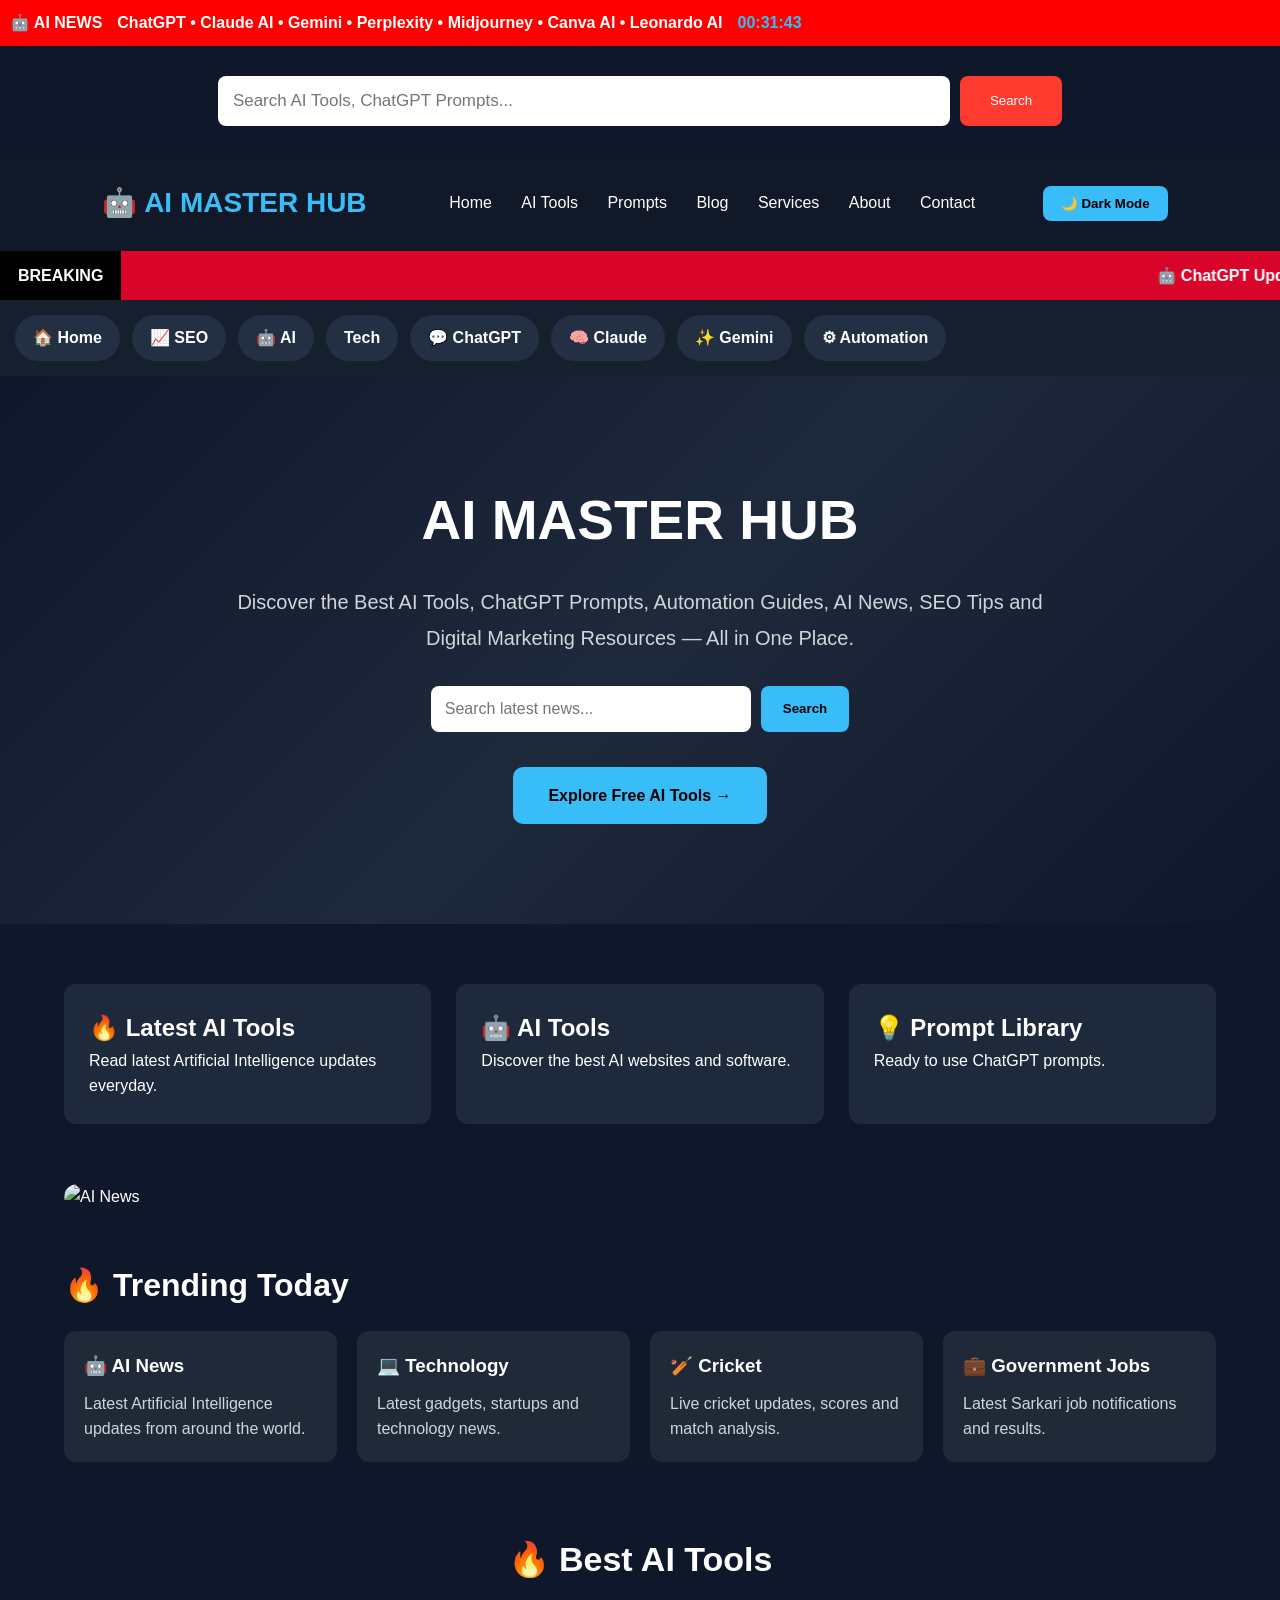
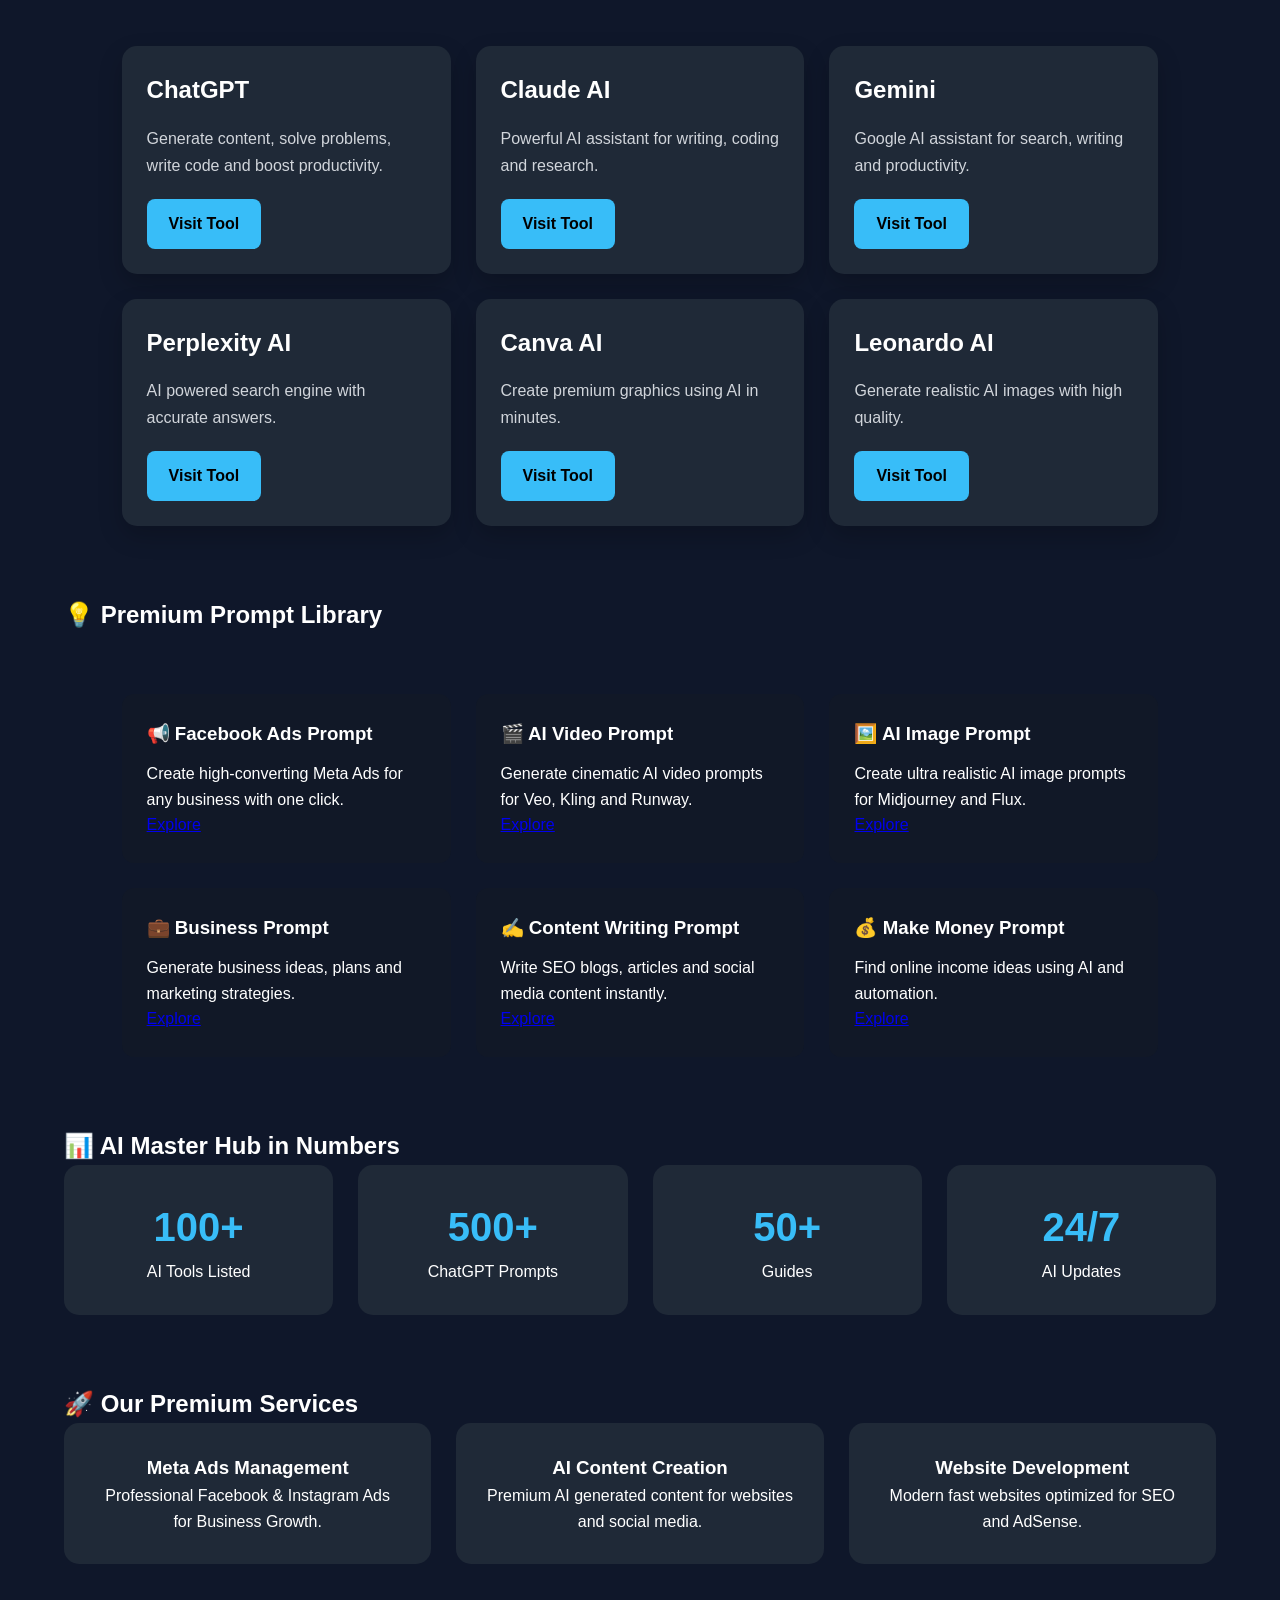
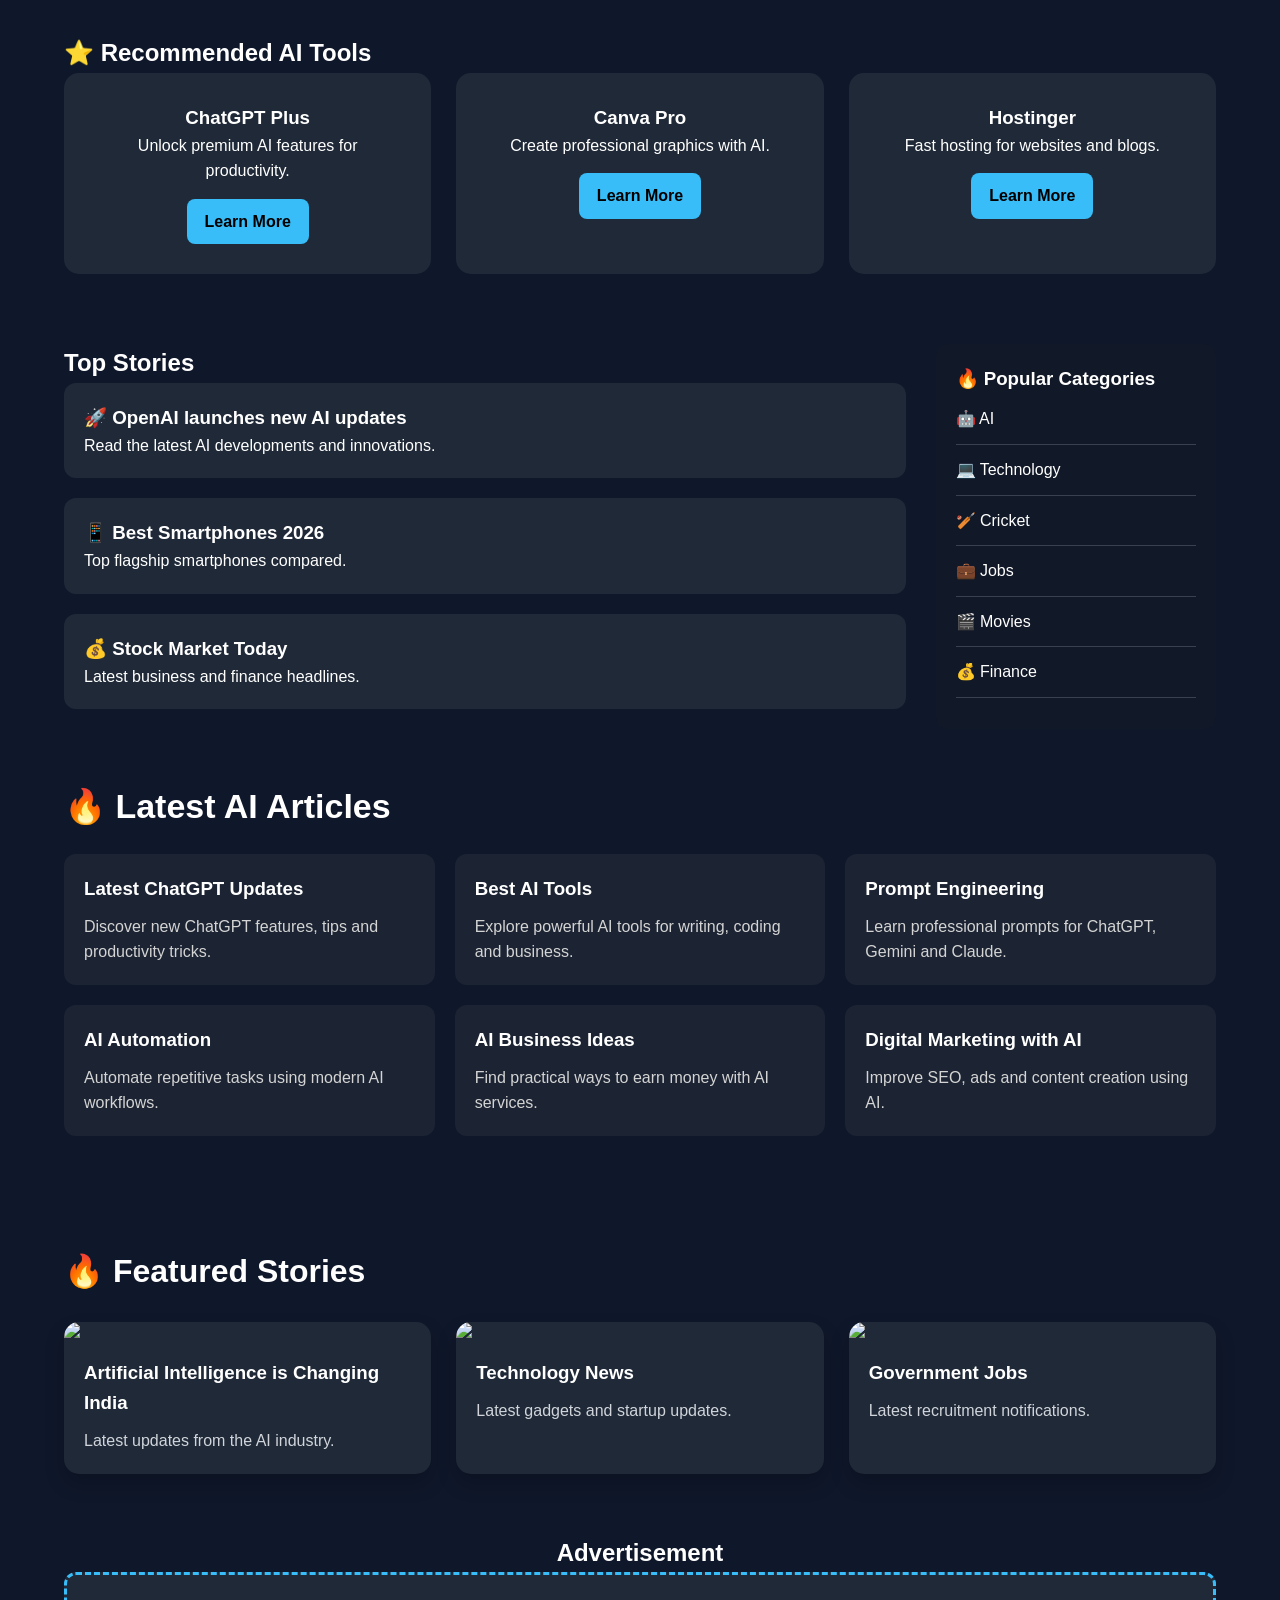
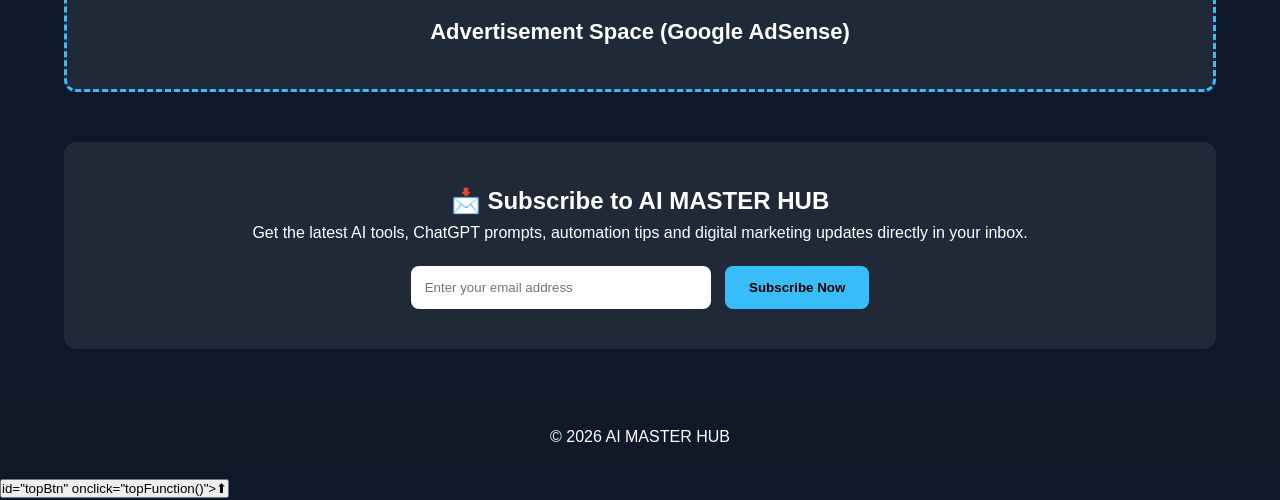
==== index.html @ 9a227427 "Update index.html" ====
<!DOCTYPE html>
<html lang="en">
<head>

<meta charset="UTF-8">

<meta name="viewport" content="width=device-width, initial-scale=1.0">

<title>AI MASTER HUB | AI Tools, ChatGPT Prompts & Automation</title>

<meta name="description" content="AI MASTER HUB - Discover the best AI tools, ChatGPT prompts, AI news, technology guides and digital marketing resources.">

<meta name="keywords" content="AI Tools, ChatGPT Prompts, Artificial Intelligence, AI News, Technology, Digital Marketing">

<meta name="author" content="AI MASTER HUB">

<meta name="robots" content="index, follow">

<meta name="theme-color" content="#0f172a">
   
<link rel="stylesheet" href="style.css">
   
<link rel="icon" href="favicon.ico">
</head>

<body>
   
 <div class="topbar">

<div class="breaking">
🤖 AI NEWS
</div>

<div class="marquee">
ChatGPT • Claude AI • Gemini • Perplexity • Midjourney • Canva AI • Leonardo AI
</div>

<div class="live-info">

<span id="liveDate"></span>

<span id="liveClock"></span>

</div>

</div>

<section class="search-section">

<input
type="text"
placeholder="Search AI Tools, ChatGPT Prompts..."
id="searchBox">

<button id="searchBtn">
Search
</button>

</section>

<header>

<div class="logo">
🤖 AI MASTER HUB
</div>
<button class="menu-btn" onclick="toggleMenu()">

☰

</button>

<nav>

<a href="index.html">Home</a>

<a href="ai-tools.html">AI Tools</a>

<a href="prompts.html">Prompts</a>

<a href="blog.html">Blog</a>

<a href="services.html">Services</a>

<a href="about.html">About</a>

<a href="contact.html">Contact</a>

</nav>

  <button id="darkModeBtn">🌙 Dark Mode</button>

</header>
  <section class="breaking-news">

<div class="breaking-title">

BREAKING

</div>

<marquee scrollamount="6">
🤖 ChatGPT Updates • Claude AI • Gemini AI • AI Automation • Prompt Engineering • AI Business Ideas

</marquee>

  </section>

<section class="category-bar">

<a href="#"> 🏠 Home </a>
<a href="#"> 📈 SEO </a>
<a href="#"> 🤖 AI </a>
<a href="#"> Tech </a>
<a href="#"> 💬 ChatGPT </a>
<a href="#"> 🧠 Claude </a>
<a href="#"> ✨ Gemini </a>
<a href="#"> ⚙ Automation </a>

</section>

<section class="hero">

  <h1>AI MASTER HUB</h1>
<p>
Discover the Best AI Tools, ChatGPT Prompts, Automation Guides, AI News, SEO Tips and Digital Marketing Resources — All in One Place.
</p>
<div class="search-box">

<input type="text" id="searchInput" placeholder="Search latest news...">

<button onclick="searchNews()">Search</button>

</div>

<a href="#newsContainer" class="btn">
Explore Free AI Tools →
</a>

</section>

<section class="cards">

<div class="card">

<h2>
🔥 Latest AI Tools
</h2>

<p>

Read latest Artificial Intelligence updates everyday.

</p>

</div>

<div class="card">

<h2>
🤖 AI Tools
</h2>

<p>

Discover the best AI websites and software.

</p>

</div>

<div class="card">

<h2>
💡 Prompt Library
</h2>

<p>

Ready to use ChatGPT prompts.

</p>

</div>

</section>
<section class="slider">

<div class="slides fade">
<img src="https://picsum.photos/1200/500?random=101" alt="AI News">
</div>

<div class="slides fade">
<img src="https://picsum.photos/1200/500?random=102" alt="Technology">
</div>

<div class="slides fade">
<img src="https://picsum.photos/1200/500?random=103" alt="Cricket">
</div>

</section>
   
<section class="trending-section">

<h2>🔥 Trending Today</h2>

<div class="trending-grid">

<div class="trend-card">
<h3>🤖 AI News</h3>
<p>Latest Artificial Intelligence updates from around the world.</p>
</div>

<div class="trend-card">
<h3>💻 Technology</h3>
<p>Latest gadgets, startups and technology news.</p>
</div>

<div class="trend-card">
<h3>🏏 Cricket</h3>
<p>Live cricket updates, scores and match analysis.</p>
</div>

<div class="trend-card">
<h3>💼 Government Jobs</h3>
<p>Latest Sarkari job notifications and results.</p>
</div>

</div>

</section>

<section class="ai-tools">

<h2>🔥 Best AI Tools</h2>

<div class="tools-grid">

<div class="tool-card">
<h3>ChatGPT</h3>
<p>Generate content, solve problems, write code and boost productivity.</p>
<a href="https://chatgpt.com" target="_blank">Visit Tool</a>
</div>

<div class="tool-card">
<h3>Claude AI</h3>
<p>Powerful AI assistant for writing, coding and research.</p>
<a href="https://claude.ai" target="_blank">Visit Tool</a>
</div>

<div class="tool-card">
<h3>Gemini</h3>
<p>Google AI assistant for search, writing and productivity.</p>
<a href="https://gemini.google.com" target="_blank">Visit Tool</a>
</div>

<div class="tool-card">
<h3>Perplexity AI</h3>
<p>AI powered search engine with accurate answers.</p>
<a href="https://perplexity.ai" target="_blank">Visit Tool</a>
</div>

<div class="tool-card">
<h3>Canva AI</h3>
<p>Create premium graphics using AI in minutes.</p>
<a href="https://canva.com" target="_blank">Visit Tool</a>
</div>

<div class="tool-card">
<h3>Leonardo AI</h3>
<p>Generate realistic AI images with high quality.</p>
<a href="https://leonardo.ai" target="_blank">Visit Tool</a>
</div>

</div>

</section>

<section class="prompt-library">

<h2>💡 Premium Prompt Library</h2>

<div class="prompt-grid">

<div class="prompt-card">
<h3>📢 Facebook Ads Prompt</h3>
<p>Create high-converting Meta Ads for any business with one click.</p>
<a href="#">Explore</a>
</div>

<div class="prompt-card">
<h3>🎬 AI Video Prompt</h3>
<p>Generate cinematic AI video prompts for Veo, Kling and Runway.</p>
<a href="#">Explore</a>
</div>

<div class="prompt-card">
<h3>🖼️ AI Image Prompt</h3>
<p>Create ultra realistic AI image prompts for Midjourney and Flux.</p>
<a href="#">Explore</a>
</div>

<div class="prompt-card">
<h3>💼 Business Prompt</h3>
<p>Generate business ideas, plans and marketing strategies.</p>
<a href="#">Explore</a>
</div>

<div class="prompt-card">
<h3>✍️ Content Writing Prompt</h3>
<p>Write SEO blogs, articles and social media content instantly.</p>
<a href="#">Explore</a>
</div>

<div class="prompt-card">
<h3>💰 Make Money Prompt</h3>
<p>Find online income ideas using AI and automation.</p>
<a href="#">Explore</a>
</div>

</div>

</section>

<section class="stats-section">

<h2>📊 AI Master Hub in Numbers</h2>

<div class="stats-grid">

<div class="stat-box">
<h3>100+</h3>
<p>AI Tools Listed</p>
</div>

<div class="stat-box">
<h3>500+</h3>
<p>ChatGPT Prompts</p>
</div>

<div class="stat-box">
<h3>50+</h3>
<p>Guides</p>
</div>

<div class="stat-box">
<h3>24/7</h3>
<p>AI Updates</p>
</div>

</div>

</section>

<section class="services">

<h2>🚀 Our Premium Services</h2>

<div class="service-grid">

<div class="service-card">
<h3>Meta Ads Management</h3>
<p>Professional Facebook & Instagram Ads for Business Growth.</p>
</div>

<div class="service-card">
<h3>AI Content Creation</h3>
<p>Premium AI generated content for websites and social media.</p>
</div>

<div class="service-card">
<h3>Website Development</h3>
<p>Modern fast websites optimized for SEO and AdSense.</p>
</div>

</div>

</section>

<section class="affiliate-section">

<h2>⭐ Recommended AI Tools</h2>

<div class="affiliate-grid">

<div class="affiliate-card">
<h3>ChatGPT Plus</h3>
<p>Unlock premium AI features for productivity.</p>
<a href="#">Learn More</a>
</div>

<div class="affiliate-card">
<h3>Canva Pro</h3>
<p>Create professional graphics with AI.</p>
<a href="#">Learn More</a>
</div>

<div class="affiliate-card">
<h3>Hostinger</h3>
<p>Fast hosting for websites and blogs.</p>
<a href="#">Learn More</a>
</div>

</div>

</section>
  
<section class="sidebar-section">

<div class="main-content">

<h2>Top Stories</h2>

<div class="story-card">
<h3>🚀 OpenAI launches new AI updates</h3>
<p>Read the latest AI developments and innovations.</p>
</div>

<div class="story-card">
<h3>📱 Best Smartphones 2026</h3>
<p>Top flagship smartphones compared.</p>
</div>

<div class="story-card">
<h3>💰 Stock Market Today</h3>
<p>Latest business and finance headlines.</p>
</div>

</div> 
   
<aside class="sidebar">

<h3>🔥 Popular Categories</h3>

<ul>

<li>🤖 AI</li>

<li>💻 Technology</li>

<li>🏏 Cricket</li>

<li>💼 Jobs</li>

<li>🎬 Movies</li>

<li>💰 Finance</li>

</ul>

</aside>

</section>
  
<section class="latest-news">

<h2>🔥 Latest AI Articles</h2>

<div id="newsContainer">

</div>

</section>
<div id="newsContainer">

</div>

</section>
  
<section class="featured-news">

<h2>🔥 Featured Stories</h2>

<div class="featured-grid">

<div class="featured-card">
<img src="https://picsum.photos/500/300?random=11">
<h3>Artificial Intelligence is Changing India</h3>
<p>Latest updates from the AI industry.</p>
</div>

<div class="featured-card">
<img src="https://picsum.photos/500/300?random=12">
<h3>Technology News</h3>
<p>Latest gadgets and startup updates.</p>
</div>

<div class="featured-card">
<img src="https://picsum.photos/500/300?random=13">
<h3>Government Jobs</h3>
<p>Latest recruitment notifications.</p>
</div>

</div>

</section>

<section class="ad-banner">

<h2>Advertisement</h2>

<div class="ad-box">

Advertisement Space (Google AdSense)

</div>

</section>

<section class="newsletter">

<h2>📩 Subscribe to AI MASTER HUB</h2>

<p>Get the latest AI tools, ChatGPT prompts, automation tips and digital marketing updates directly in your inbox.</p>

<input type="email" placeholder="Enter your email address">

<button>Subscribe Now</button>

</section>
   
<footer>

<div class="footer-container">

<h2>AI MASTER HUB</h2>

<p>
Your trusted source for AI Tools, ChatGPT Prompts, Technology Updates and Digital Marketing.
</p>

<div class="footer-links">

<a href="index.html">Home</a>

<a href="ai-tools.html">AI Tools</a>

<a href="prompts.html">Prompts</a>

<a href="blog.html">Blog</a>

<a href="services.html">Services</a>

<a href="about.html">About</a>

<a href="contact.html">Contact</a>

<a href="privacy.html">Privacy Policy</a>

<a href="terms.html">Terms & Conditions</a>

<a href="disclaimer.html">Disclaimer</a>

</div>

<p class="copyright">

© 2026 AI MASTER HUB. All Rights Reserved.

</p>

</div>

</footer>

<button> id="topBtn" onclick="topFunction()">⬆</button>
  
<script src="script.js"></script>
  
</body>

</html>
---- style.css ----
/* =========================
   AI MASTER HUB - STYLE.CSS
   ========================= */

*{
    margin:0;
    padding:0;
    box-sizing:border-box;
}

body{
    font-family:Arial, Helvetica, sans-serif;
    background:#0f172a;
    color:#fff;
    line-height:1.6;
}

header{
    background:#111827;
    padding:20px 8%;
    display:flex;
    justify-content:space-between;
    align-items:center;
    position:sticky;
    top:0;
    z-index:999;
}

.logo{
    font-size:28px;
    font-weight:bold;
    color:#38bdf8;
}

nav a{
    color:white;
    text-decoration:none;
    margin-left:25px;
    transition:.3s;
}

nav a:hover{
    color:#38bdf8;
}

.hero{
    text-align:center;
    padding:80px 20px;
}

.hero h1{
    font-size:50px;
    margin-bottom:20px;
}

.hero p{
    max-width:700px;
    margin:auto;
    color:#cbd5e1;
    font-size:20px;
}

.btn{
    display:inline-block;
    margin-top:30px;
    padding:15px 35px;
    background:#38bdf8;
    color:#000;
    text-decoration:none;
    border-radius:8px;
    font-weight:bold;
}

.cards{
    display:grid;
    grid-template-columns:repeat(auto-fit,minmax(300px,1fr));
    gap:25px;
    width:90%;
    margin:60px auto;
}

.card{
    background:#1e293b;
    padding:25px;
    border-radius:12px;
    transition:.3s;
}

.card:hover{
    transform:translateY(-10px);
}

footer{
    background:#111827;
    text-align:center;
    padding:25px;
    margin-top:40px;
}
/* TOP BAR */
.topbar{
display:flex;
background:#ff0000;
color:white;
padding:10px;
font-weight:bold;
}

.breaking{
margin-right:15px;
}

.marquee{
overflow:hidden;
white-space:nowrap;
animation:move 18s linear infinite;
}

@keyframes move{

0%{
transform:translateX(100%);
}

100%{
transform:translateX(-100%);
}

}

/* SEARCH */

.search-section{

display:flex;

justify-content:center;

padding:30px;

gap:10px;

}

#searchBox{

width:60%;

padding:15px;

border:none;

border-radius:8px;

font-size:17px;

}

#searchBtn{

padding:15px 30px;

background:#ff3b30;

color:white;

border:none;

border-radius:8px;

cursor:pointer;

}
.latest-news{
width:90%;
margin:50px auto;
}

.latest-news h2{
margin-bottom:20px;
font-size:34px;
}

#newsContainer{
display:grid;
grid-template-columns:repeat(auto-fit,minmax(300px,1fr));
gap:20px;
}

.news-card{
background:#1c2433;
padding:20px;
border-radius:12px;
transition:.3s;
}

.news-card:hover{
transform:translateY(-8px);
}

.news-card h3{
margin-bottom:10px;
}

.news-card p{
color:#d4d4d4;
}
/* CATEGORY BAR */

.category-bar{
display:flex;
overflow-x:auto;
gap:12px;
padding:15px;
background:#161f2d;
}

.category-bar a{
text-decoration:none;
color:white;
padding:10px 18px;
background:#233044;
border-radius:30px;
white-space:nowrap;
transition:.3s;
font-weight:bold;
}

.category-bar a:hover{
background:#38bdf8;
color:#000;
}

.hero{
background:linear-gradient(135deg,#0f172a,#1e293b,#0f172a);
padding:100px 20px;
text-align:center;
}

.hero h1{
font-size:55px;
margin-bottom:20px;
font-weight:bold;
}

.hero p{
font-size:20px;
max-width:850px;
margin:auto;
line-height:1.8;
color:#d1d5db;
}

.btn{
display:inline-block;
margin-top:35px;
padding:16px 35px;
background:#38bdf8;
color:#000;
font-weight:bold;
border-radius:10px;
text-decoration:none;
transition:.3s;
}

.btn:hover{
transform:scale(1.05);
background:#0ea5e9;
}
.featured-news{
width:90%;
margin:60px auto;
}

.featured-news h2{
margin-bottom:25px;
font-size:32px;
}

.featured-grid{
display:grid;
grid-template-columns:repeat(auto-fit,minmax(320px,1fr));
gap:25px;
}

.featured-card{
background:#1e293b;
border-radius:12px;
overflow:hidden;
transition:.3s;
}

.featured-card:hover{
transform:translateY(-8px);
}

.featured-card img{
width:100%;
display:block;
}

.featured-card h3{
padding:15px;
}

.featured-card p{
padding:0 15px 20px;
color:#d1d5db;
}
.footer-container{

width:90%;

margin:auto;

text-align:center;

padding:40px 20px;

}

.footer-container h2{

margin-bottom:15px;

font-size:30px;

}

.footer-container p{

margin-bottom:15px;

color:#d1d5db;

}

.footer-links{

display:flex;

justify-content:center;

gap:20px;

flex-wrap:wrap;

margin:20px 0;

}

.footer-links a{

text-decoration:none;

color:#38bdf8;

font-weight:bold;

}

.footer-links a:hover{

color:white;

}

.copyright{

margin-top:20px;

font-size:14px;

}
.search-box{
margin-top:30px;
display:flex;
justify-content:center;
gap:10px;
flex-wrap:wrap;
}

.search-box input{
width:320px;
padding:14px;
border:none;
border-radius:8px;
font-size:16px;
outline:none;
}

.search-box button{
padding:14px 22px;
border:none;
background:#38bdf8;
color:#000;
font-weight:bold;
border-radius:8px;
cursor:pointer;
}

.search-box button:hover{
background:#0ea5e9;
}
.breaking-news{

display:flex;

align-items:center;

background:#d90429;

color:#fff;

font-weight:bold;

overflow:hidden;

}

.breaking-title{

background:#000;

padding:12px 18px;

}

.breaking-news marquee{

padding:12px;

flex:1;

}

header{

position:sticky;

top:0;

z-index:1000;

background:#111827;

}
.slider{

width:90%;

margin:40px auto;

overflow:hidden;

border-radius:15px;

}

.slides{

display:none;

}

.slides img{

width:100%;

border-radius:15px;

display:block;

}

.fade{

animation:fade 1s;

}

@keyframes fade{

from{opacity:.4;}

to{opacity:1;}

}
.trending-section{
width:90%;
margin:50px auto;
}

.trending-section h2{
margin-bottom:20px;
font-size:32px;
}

.trending-grid{
display:grid;
grid-template-columns:repeat(auto-fit,minmax(250px,1fr));
gap:20px;
}

.trend-card{
background:#1f2937;
padding:20px;
border-radius:12px;
transition:.3s;
cursor:pointer;
}

.trend-card:hover{
transform:translateY(-8px);
background:#374151;
}

.trend-card h3{
margin-bottom:10px;
}

.trend-card p{
color:#d1d5db;
}
.sidebar-section{
width:90%;
margin:50px auto;
display:grid;
grid-template-columns:3fr 1fr;
gap:30px;
}

.story-card{
background:#1f2937;
padding:20px;
margin-bottom:20px;
border-radius:12px;
transition:.3s;
}

.story-card:hover{
transform:translateY(-5px);
}

.sidebar{
background:#111827;
padding:20px;
border-radius:12px;
}

.sidebar ul{
list-style:none;
padding:0;
}

.sidebar li{
padding:12px 0;
border-bottom:1px solid #374151;
}
.ad-banner{

width:90%;

margin:50px auto;

text-align:center;

}

.ad-box{

height:120px;

display:flex;

align-items:center;

justify-content:center;

border:3px dashed #38bdf8;

border-radius:12px;

font-size:22px;

font-weight:bold;

background:#1f2937;

color:white;

}

#darkModeBtn{
padding:10px 18px;
background:#38bdf8;
color:#000;
border:none;
border-radius:8px;
cursor:pointer;
font-weight:bold;
margin:10px;
}

.dark-mode{
background:#000;
color:#fff;
}

.dark-mode .card,
.dark-mode .trend-card,
.dark-mode .story-card,
.dark-mode .sidebar,
.dark-mode .featured-card,
.dark-mode .ad-box{
background:#111;
color:#fff;
}
html{

scroll-behavior:smooth;

}

img{

max-width:100%;

height:auto;

}
.newsletter{

width:90%;

margin:50px auto;

text-align:center;

padding:40px;

background:#1f2937;

border-radius:12px;

}

.newsletter input{

padding:14px;

width:300px;

border:none;

border-radius:8px;

margin-top:20px;

}

.newsletter button{

padding:14px 24px;

margin-left:10px;

border:none;

background:#38bdf8;

font-weight:bold;

border-radius:8px;

cursor:pointer;

}
.menu-btn{

display:none;

font-size:28px;

background:none;

border:none;

color:white;

cursor:pointer;

}

@media(max-width:768px){

.menu-btn{

display:block;

}

nav{

display:none;

flex-direction:column;

width:100%;

background:#111827;

padding:15px;

}

nav.active{

display:flex;

}

}
#topBtn{

display:none;

position:fixed;

bottom:20px;

right:20px;

z-index:999;

background:#38bdf8;

color:#000;

border:none;

padding:15px;

border-radius:50%;

cursor:pointer;

font-size:20px;

font-weight:bold;

box-shadow:0 5px 15px rgba(0,0,0,.3);

}

#topBtn:hover{

background:#0ea5e9;

}

#liveClock{

font-weight:bold;

color:#38bdf8;

margin-left:15px;

}
.ai-tools{

width:90%;

margin:70px auto;

}

.ai-tools h2{

font-size:34px;

margin-bottom:30px;

text-align:center;

}

.tools-grid{

display:grid;

grid-template-columns:repeat(auto-fit,minmax(280px,1fr));

gap:25px;

}

.tool-card{

background:#1f2937;

padding:25px;

border-radius:15px;

transition:.4s;

box-shadow:0 10px 25px rgba(0,0,0,.2);

}

.tool-card:hover{

transform:translateY(-10px);

}

.tool-card h3{

margin-bottom:15px;

font-size:24px;

}

.tool-card p{

line-height:1.7;

margin-bottom:20px;

color:#d1d5db;

}

.tool-card a{

display:inline-block;

padding:12px 22px;

background:#38bdf8;

color:#000;

font-weight:bold;

text-decoration:none;

border-radius:8px;

}

.tool-card a:hover{

background:#0ea5e9;

}
.featured-posts{

width:90%;

margin:70px auto;

}

.featured-grid{

display:grid;

grid-template-columns:repeat(auto-fit,minmax(300px,1fr));

gap:25px;

}

.featured-card{

background:#1f2937;

border-radius:15px;

overflow:hidden;

box-shadow:0 10px 20px rgba(0,0,0,.2);

transition:.3s;

}

.featured-card:hover{

transform:translateY(-8px);

}

.featured-card img{

width:100%;

display:block;

}

.featured-card h3{

padding:20px 20px 10px;

}

.featured-card p{

padding:0 20px 20px;

color:#d1d5db;

}

.featured-card a{

display:inline-block;

margin:0 20px 20px;

text-decoration:none;

font-weight:bold;

color:#38bdf8;

}

.prompt-library{

width:90%;

margin:70px auto;

}

.prompt-grid{

display:grid;

grid-template-columns:repeat(auto-fit,minmax(250px,1fr));

gap:20px;

}

.prompt-card{

background:#111827;

padding:25px;

border-radius:12px;

transition:.3s;

}

.prompt-card:hover{

transform:scale(1.03);

}

.prompt-card h3{

margin-bottom:12px;

}
.stats-section,
.services,
.affiliate-section{

width:90%;
margin:70px auto;

}

.stats-grid,
.service-grid,
.affiliate-grid{

display:grid;
grid-template-columns:repeat(auto-fit,minmax(250px,1fr));
gap:25px;

}

.stat-box,
.service-card,
.affiliate-card{

background:#1f2937;
padding:30px;
border-radius:15px;
text-align:center;
transition:.3s;

}

.stat-box:hover,
.service-card:hover,
.affiliate-card:hover{

transform:translateY(-8px);

}

.stat-box h3{

font-size:40px;
color:#38bdf8;

}

.affiliate-card a{

display:inline-block;
margin-top:15px;
padding:10px 18px;
background:#38bdf8;
color:#000;
text-decoration:none;
font-weight:bold;
border-radius:8px;

}
.tools-grid{

width:90%;
margin:60px auto;
display:grid;
grid-template-columns:repeat(auto-fit,minmax(280px,1fr));
gap:25px;

}
.prompt-grid{

width:90%;
margin:60px auto;
display:grid;
grid-template-columns:repeat(auto-fit,minmax(280px,1fr));
gap:25px;

}
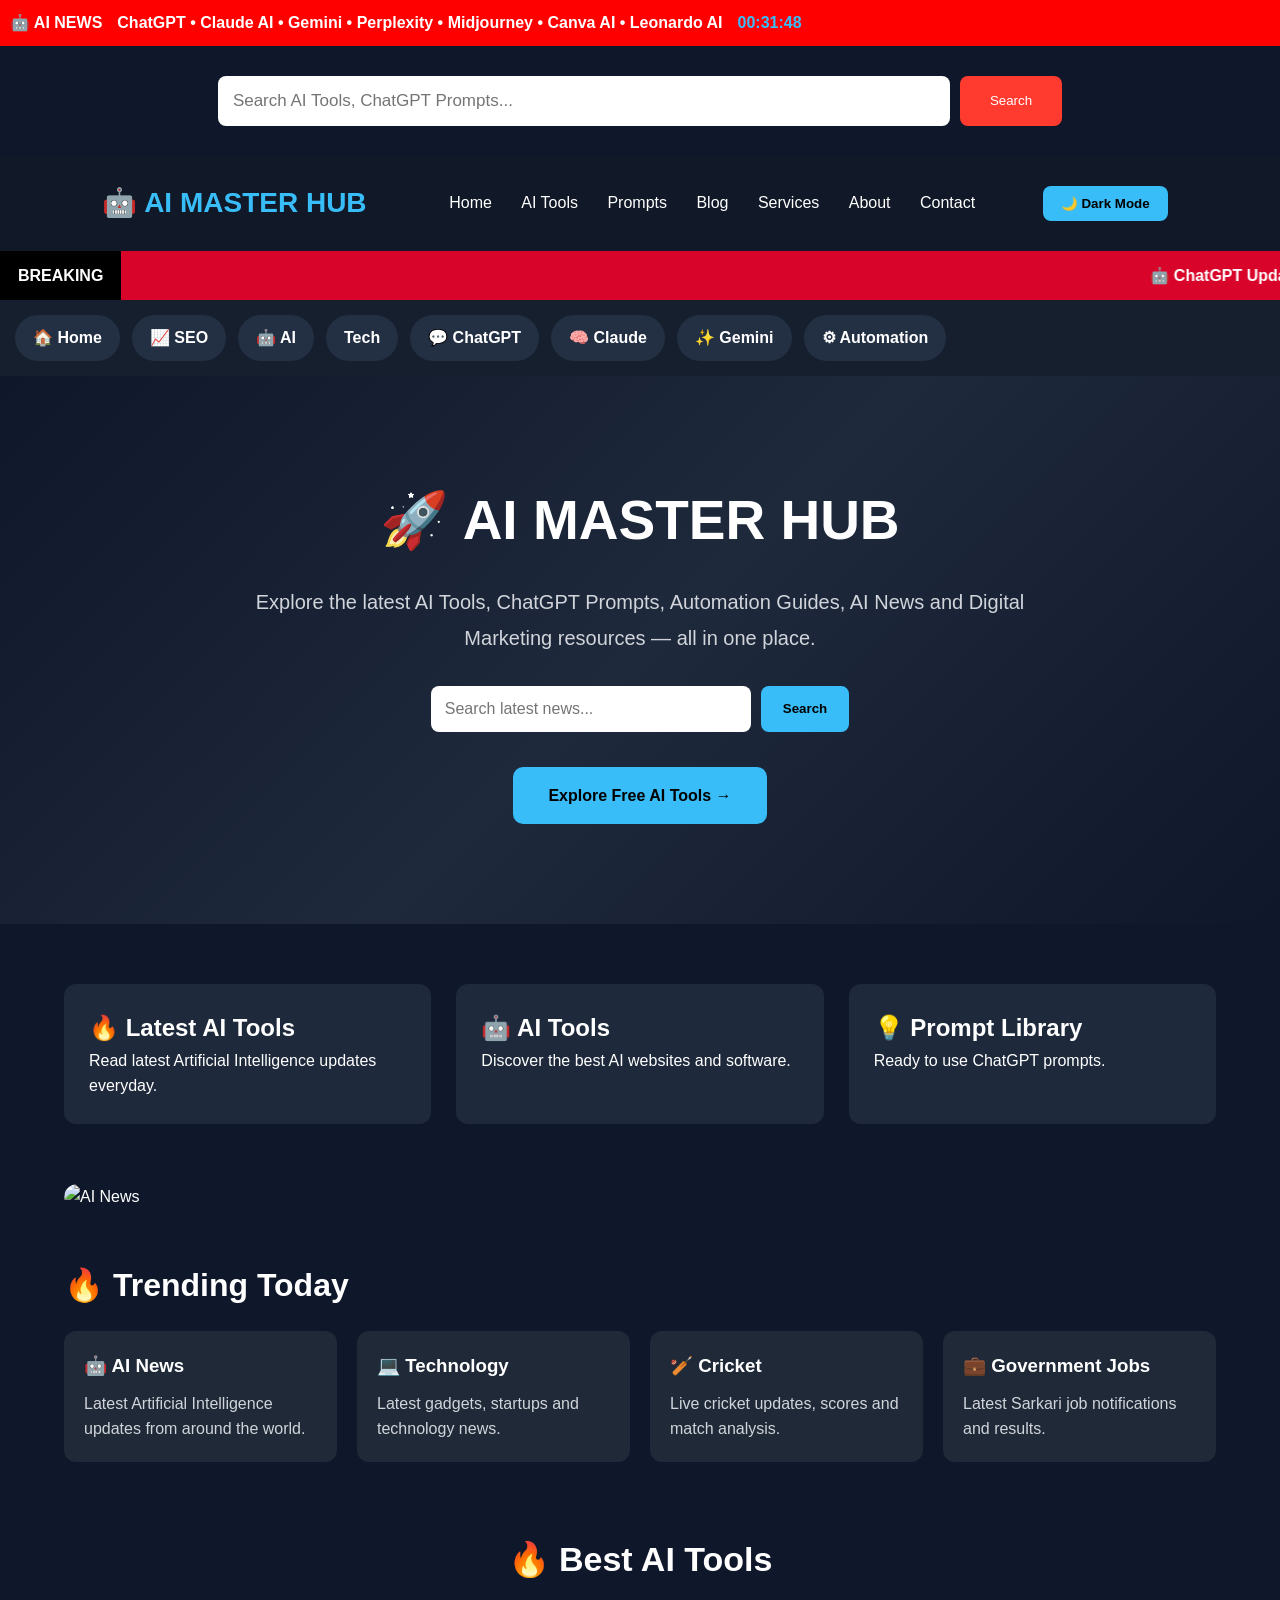
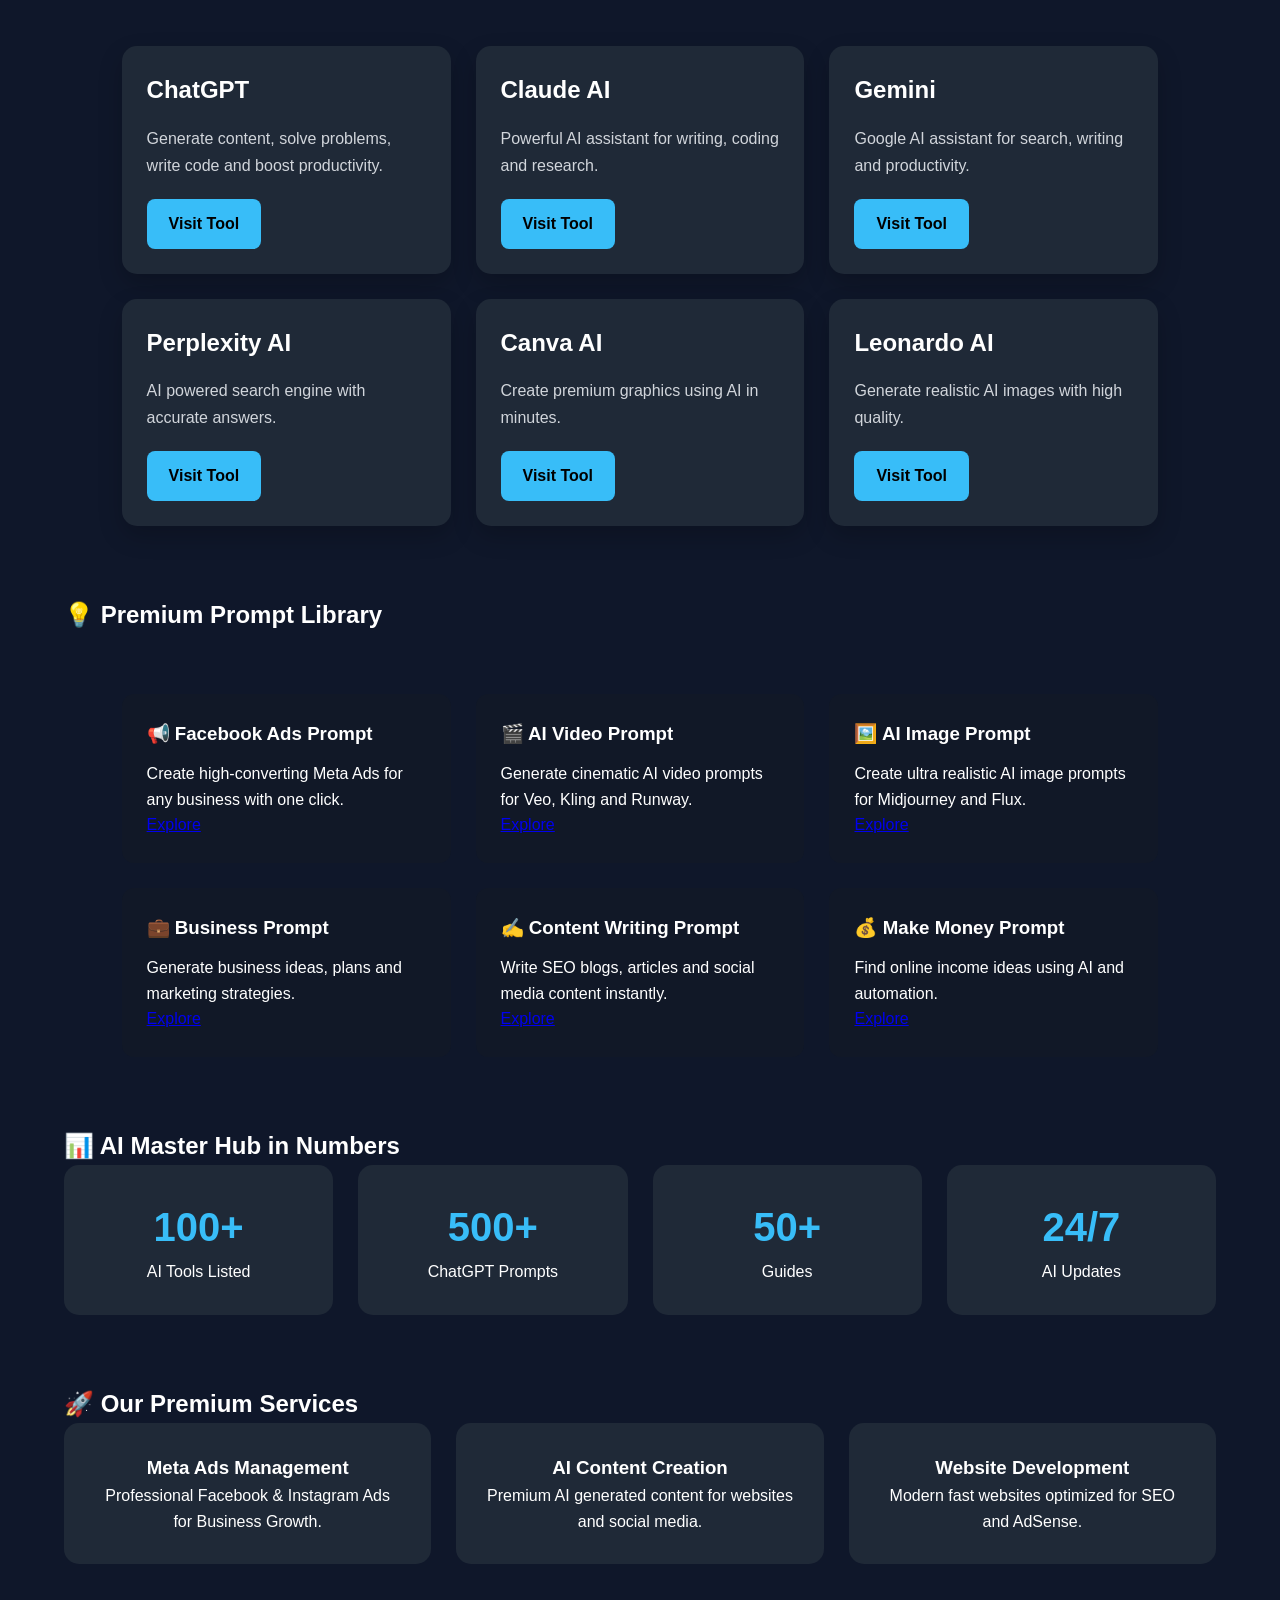
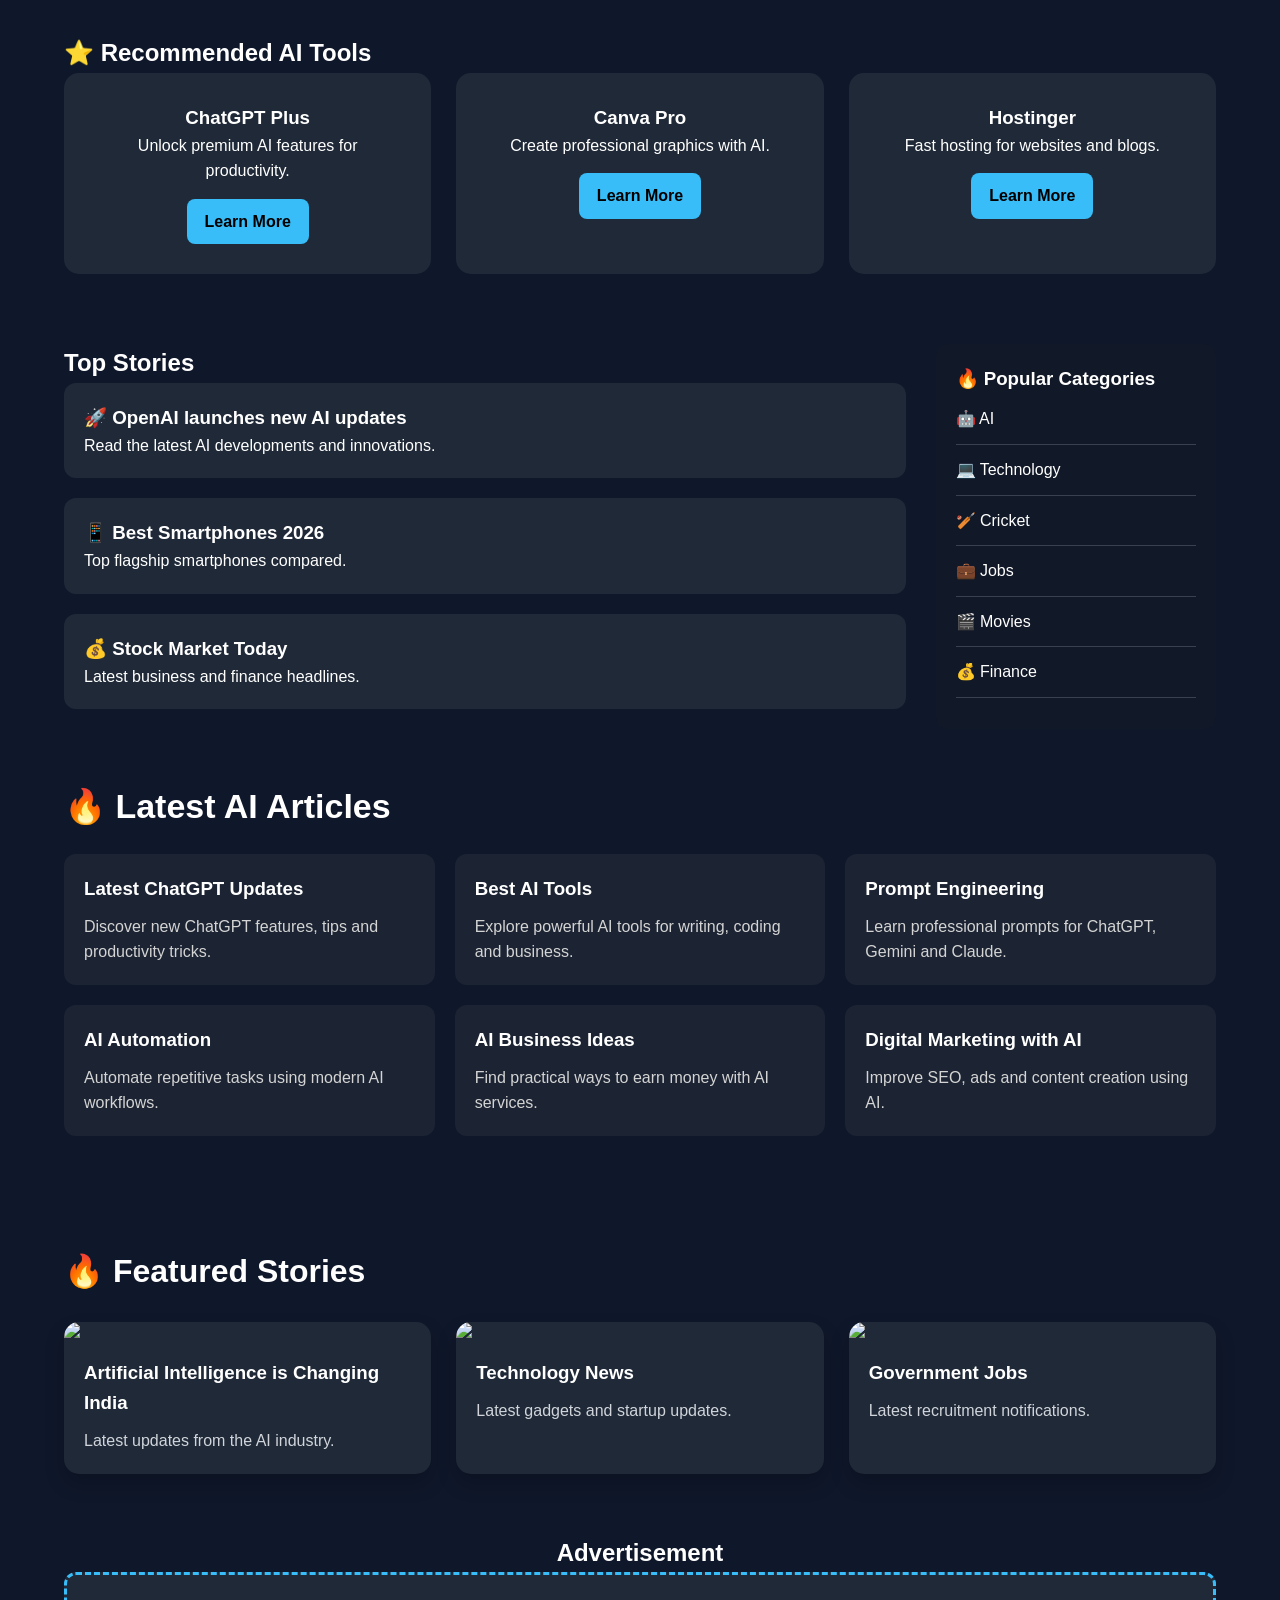
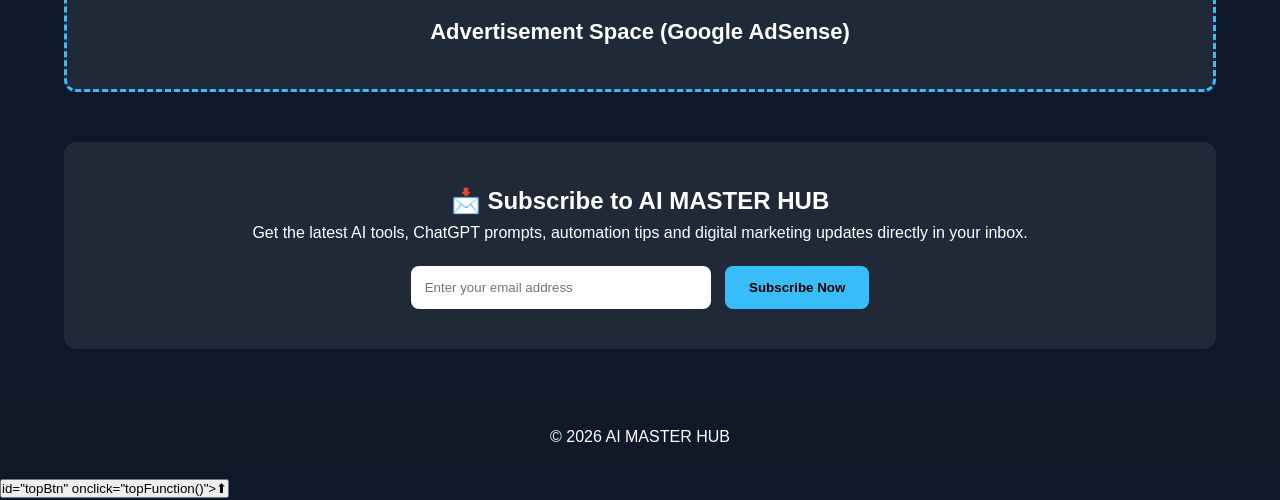
==== commit e6f9ade3: "Update index.html" ====
--- a/index.html
+++ b/index.html
@@ -120,9 +120,9 @@
 
 <section class="hero">
 
-  <h1>AI MASTER HUB</h1>
+  <h1>🚀 AI MASTER HUB</h1>
 <p>
-Discover the Best AI Tools, ChatGPT Prompts, Automation Guides, AI News, SEO Tips and Digital Marketing Resources — All in One Place.
+Explore the latest AI Tools, ChatGPT Prompts, Automation Guides, AI News and Digital Marketing resources — all in one place.
 </p>
 <div class="search-box">
 
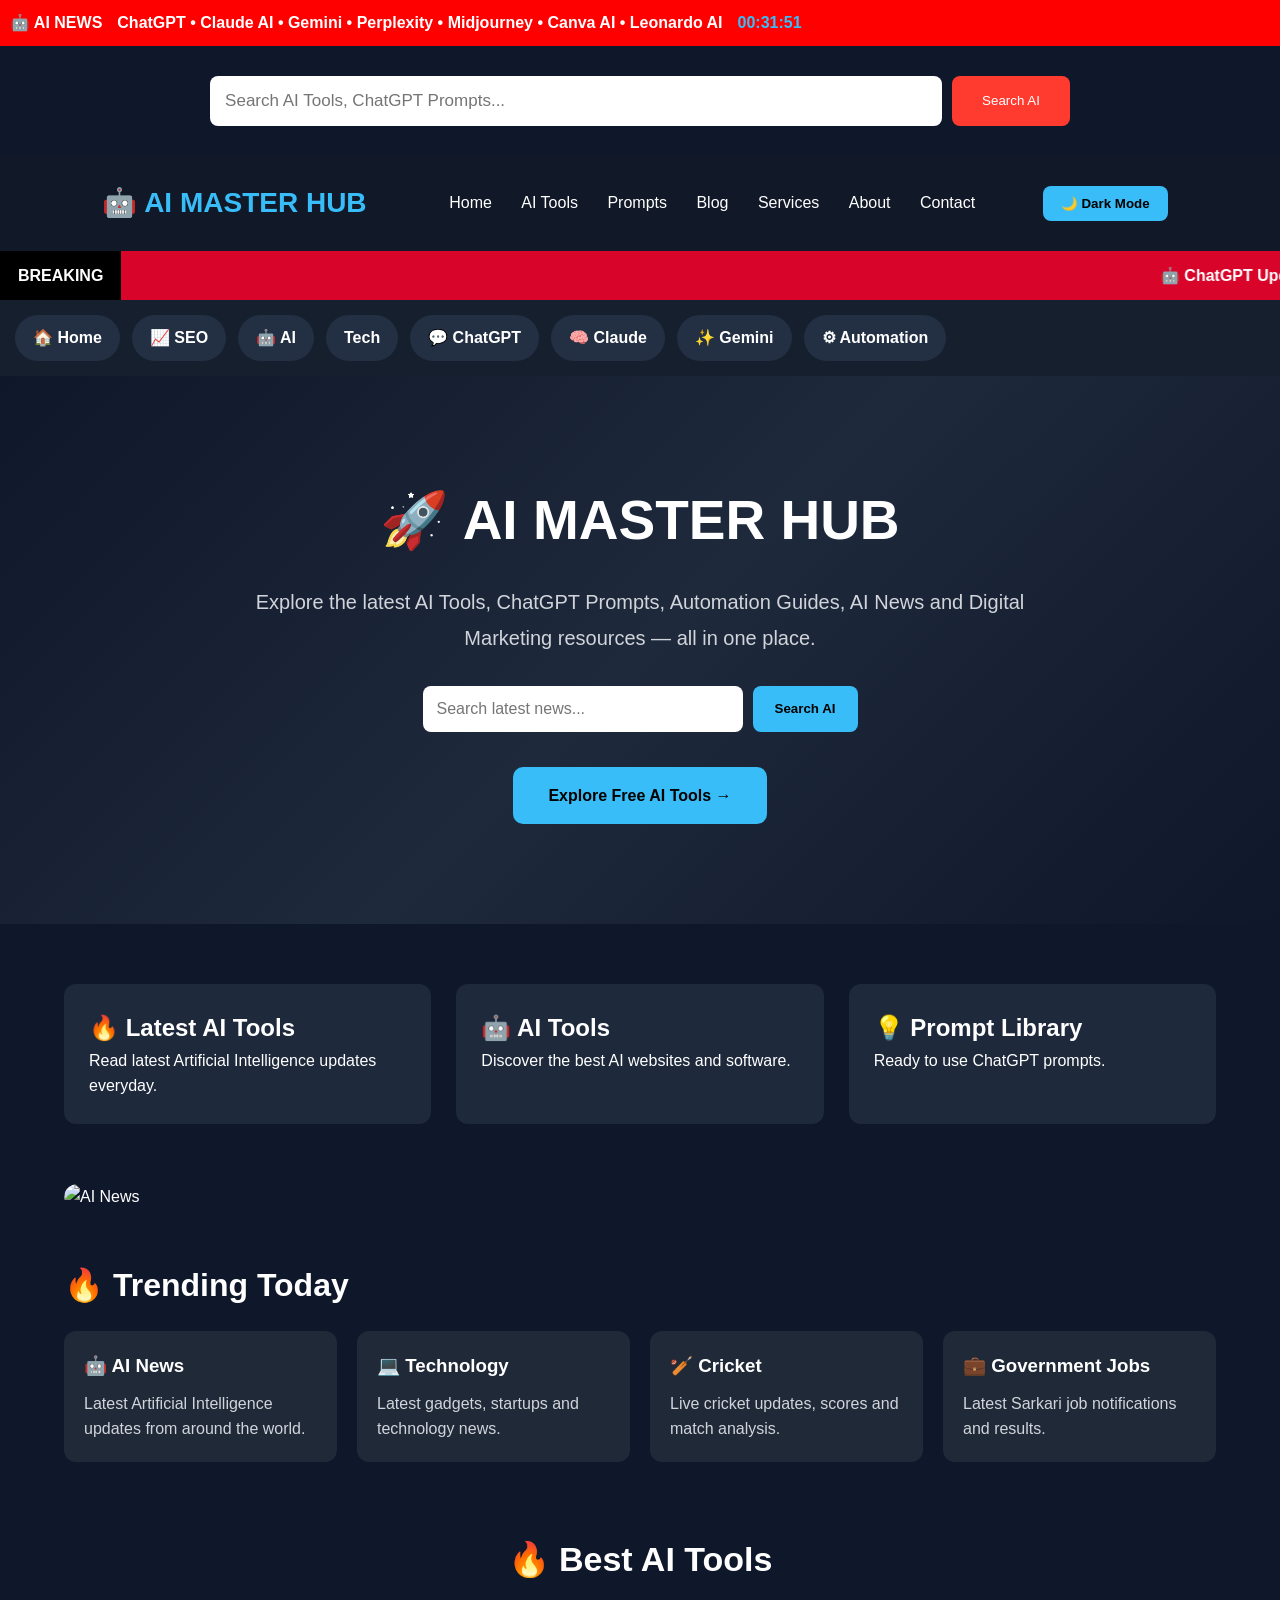
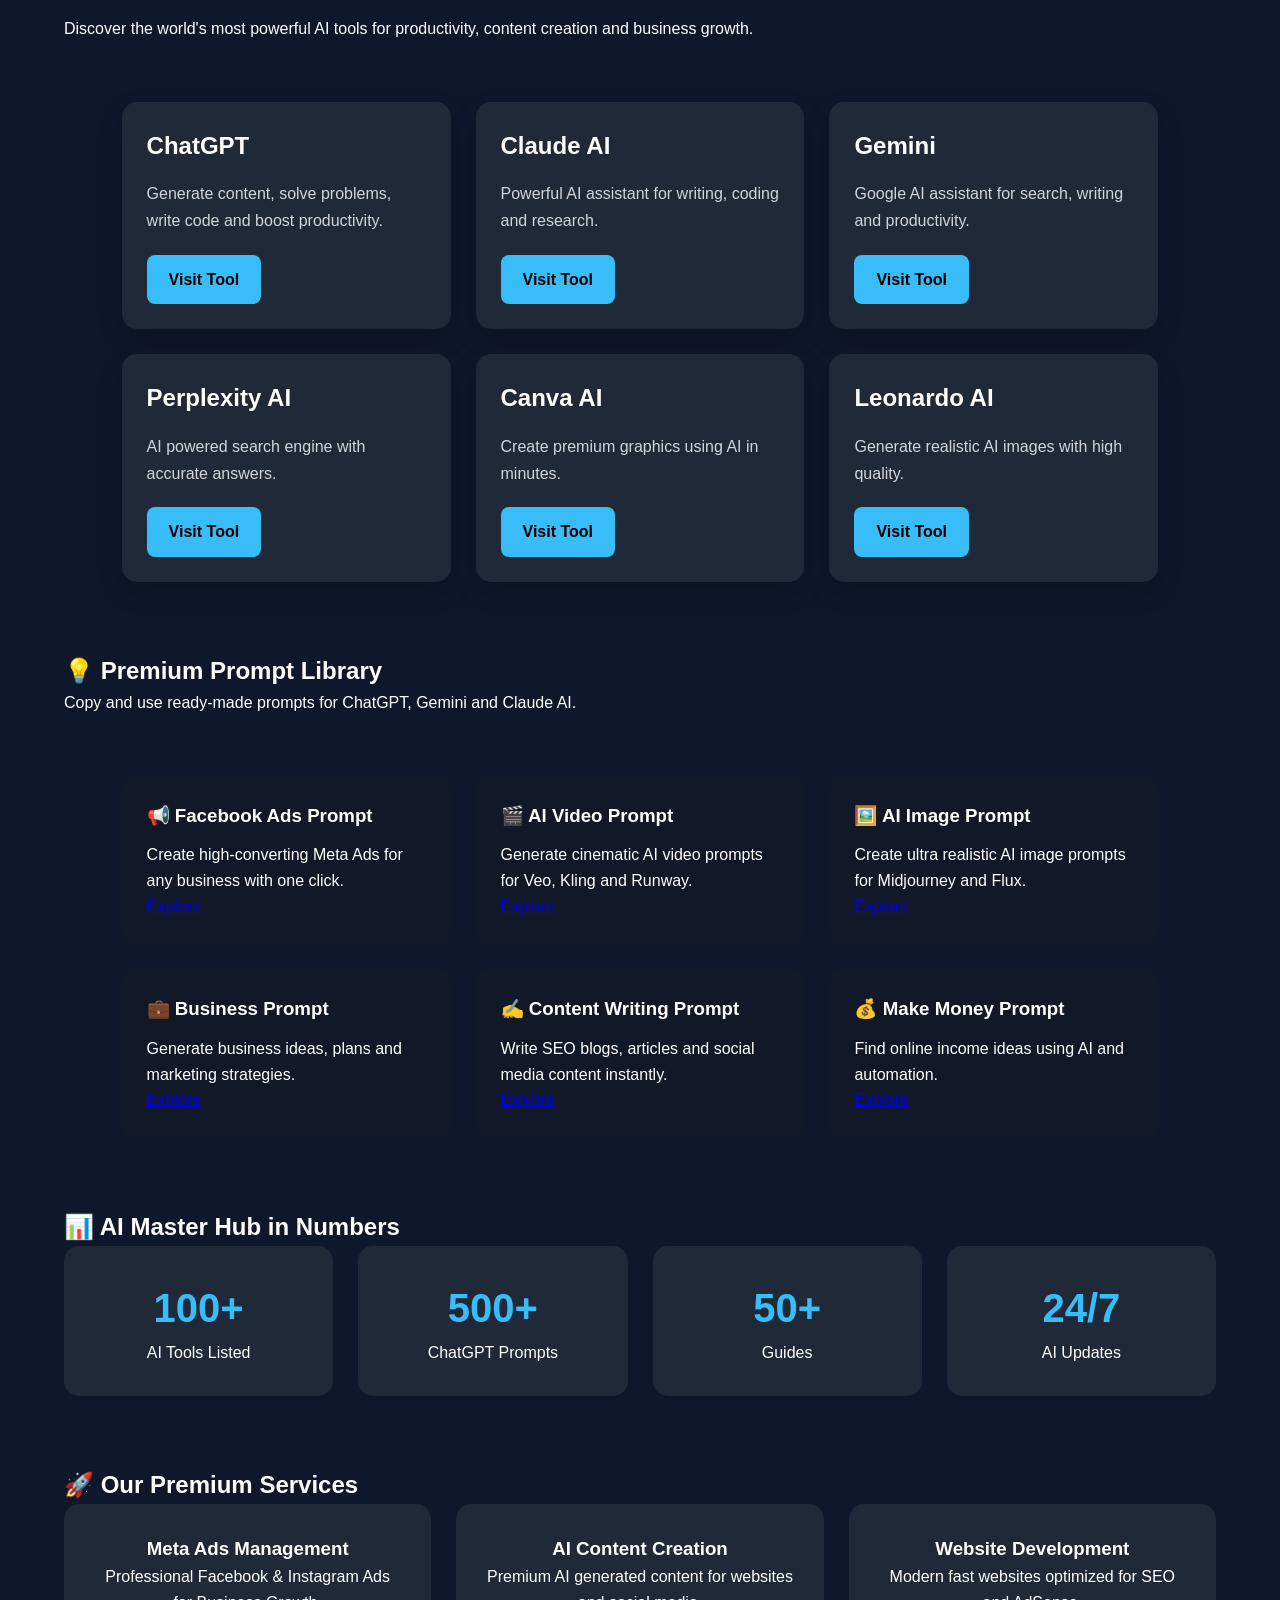
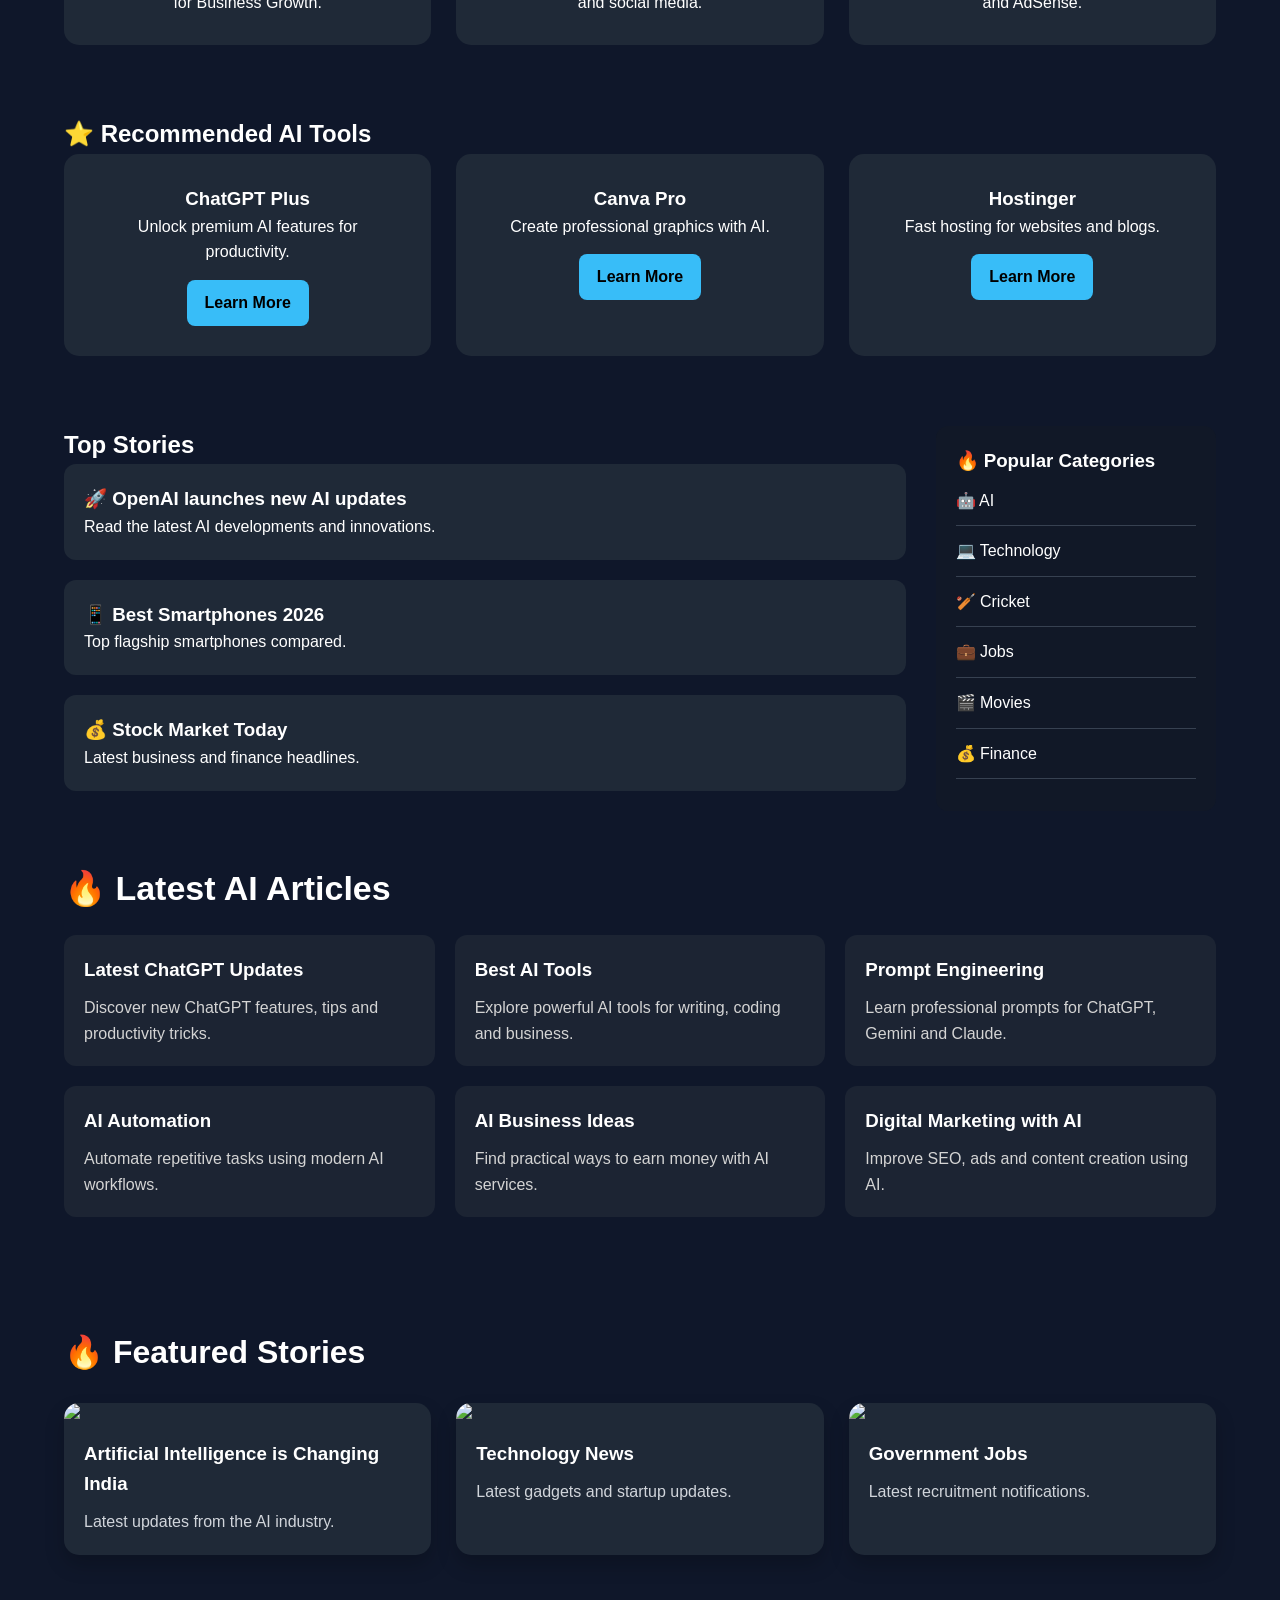
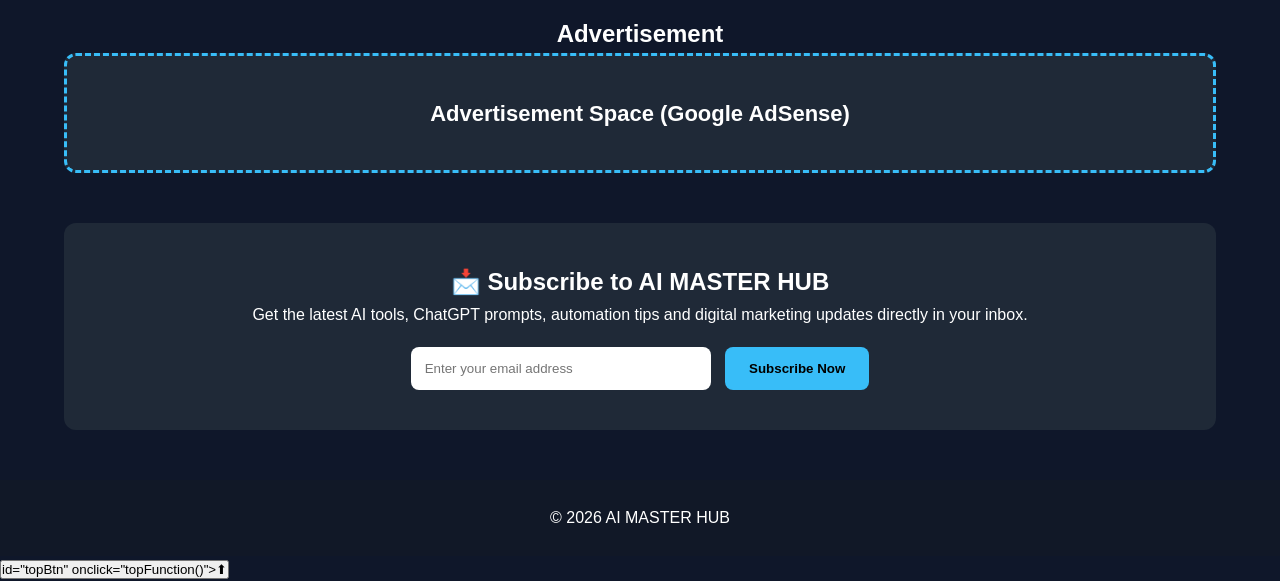
==== commit a2dbe40e: "Update index.html" ====
--- a/index.html
+++ b/index.html
@@ -53,7 +53,7 @@
 id="searchBox">
 
 <button id="searchBtn">
-Search
+Search AI
 </button>
 
 </section>
@@ -122,13 +122,13 @@
 
   <h1>🚀 AI MASTER HUB</h1>
 <p>
-Explore the latest AI Tools, ChatGPT Prompts, Automation Guides, AI News and Digital Marketing resources — all in one place.
+ Explore the latest AI Tools, ChatGPT Prompts, Automation Guides, AI News and Digital Marketing resources — all in one place.
 </p>
 <div class="search-box">
 
 <input type="text" id="searchInput" placeholder="Search latest news...">
 
-<button onclick="searchNews()">Search</button>
+<button onclick="searchNews()">Search AI</button>
 
 </div>
 
@@ -232,6 +232,8 @@
 <section class="ai-tools">
 
 <h2>🔥 Best AI Tools</h2>
+
+<p>Discover the world's most powerful AI tools for productivity, content creation and business growth.</p>
 
 <div class="tools-grid">
 
@@ -278,6 +280,8 @@
 <section class="prompt-library">
 
 <h2>💡 Premium Prompt Library</h2>
+
+<p>Copy and use ready-made prompts for ChatGPT, Gemini and Claude AI.</p>
 
 <div class="prompt-grid">
 
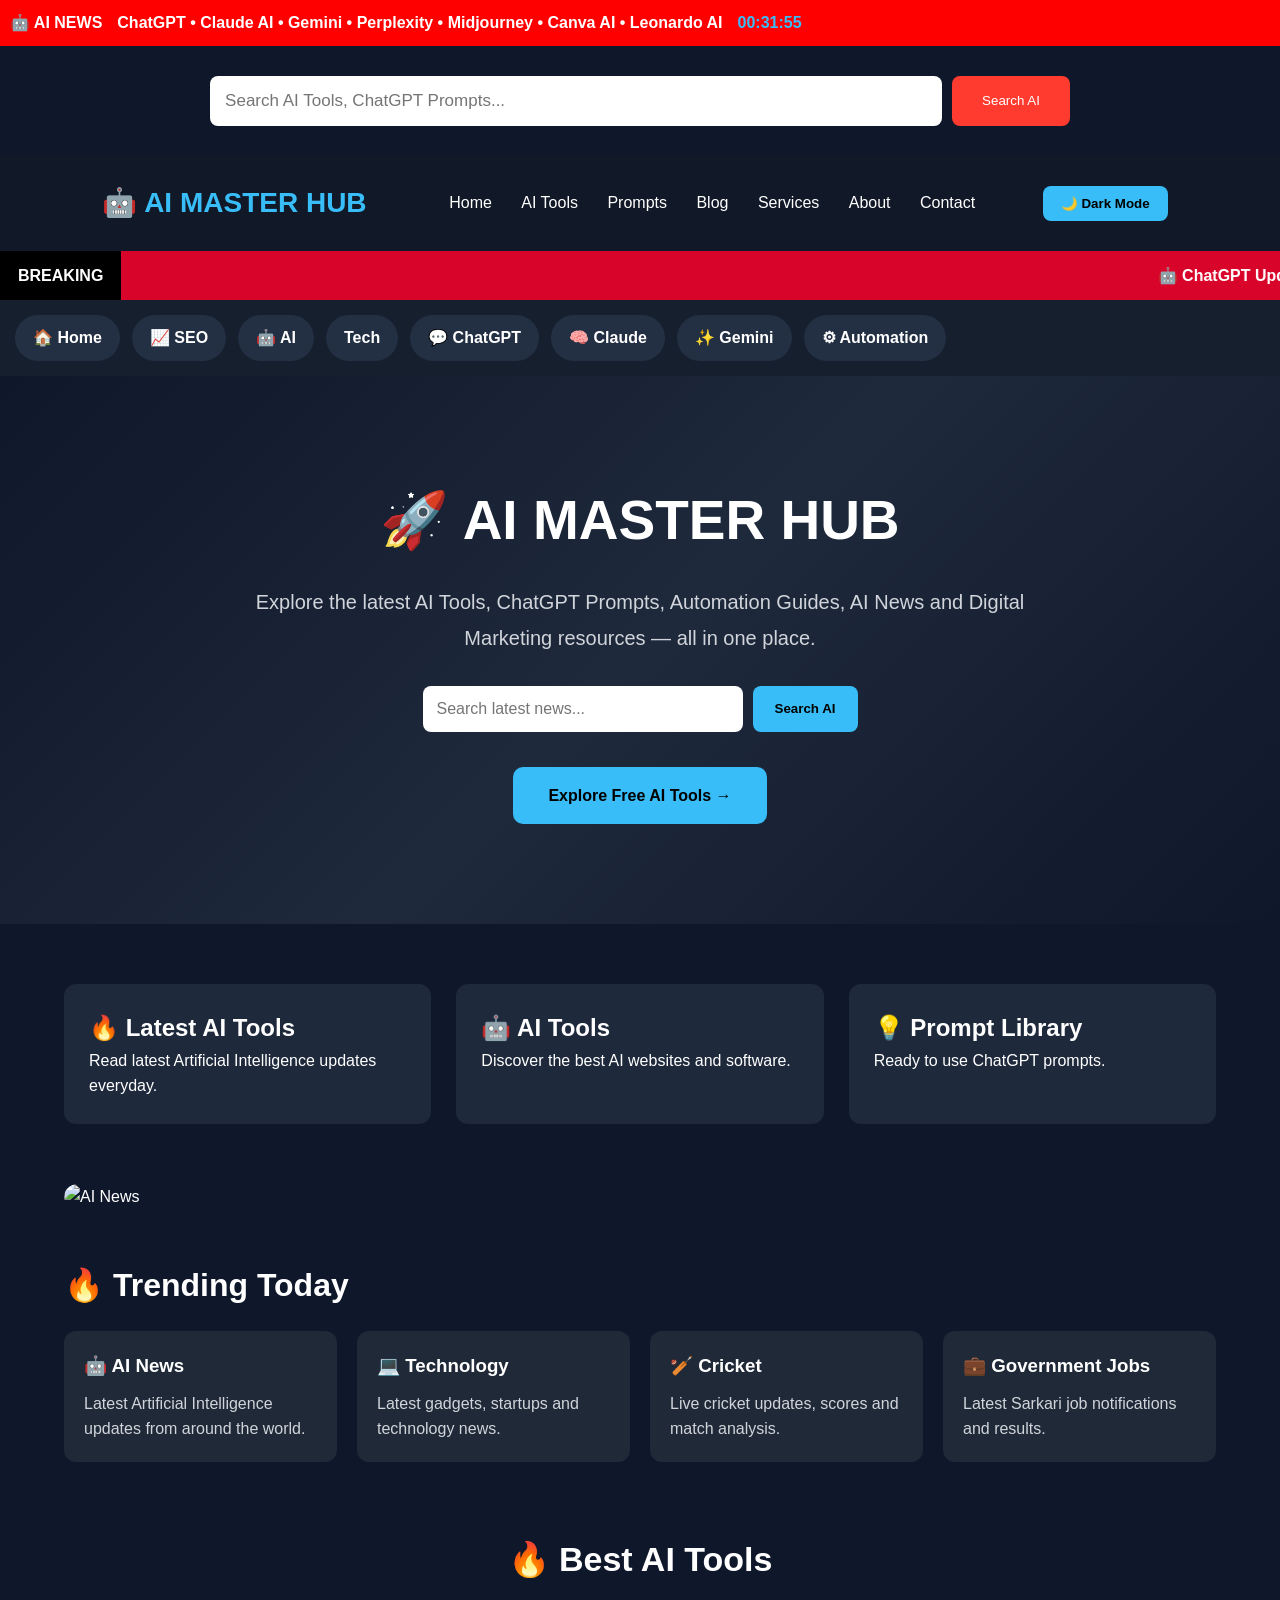
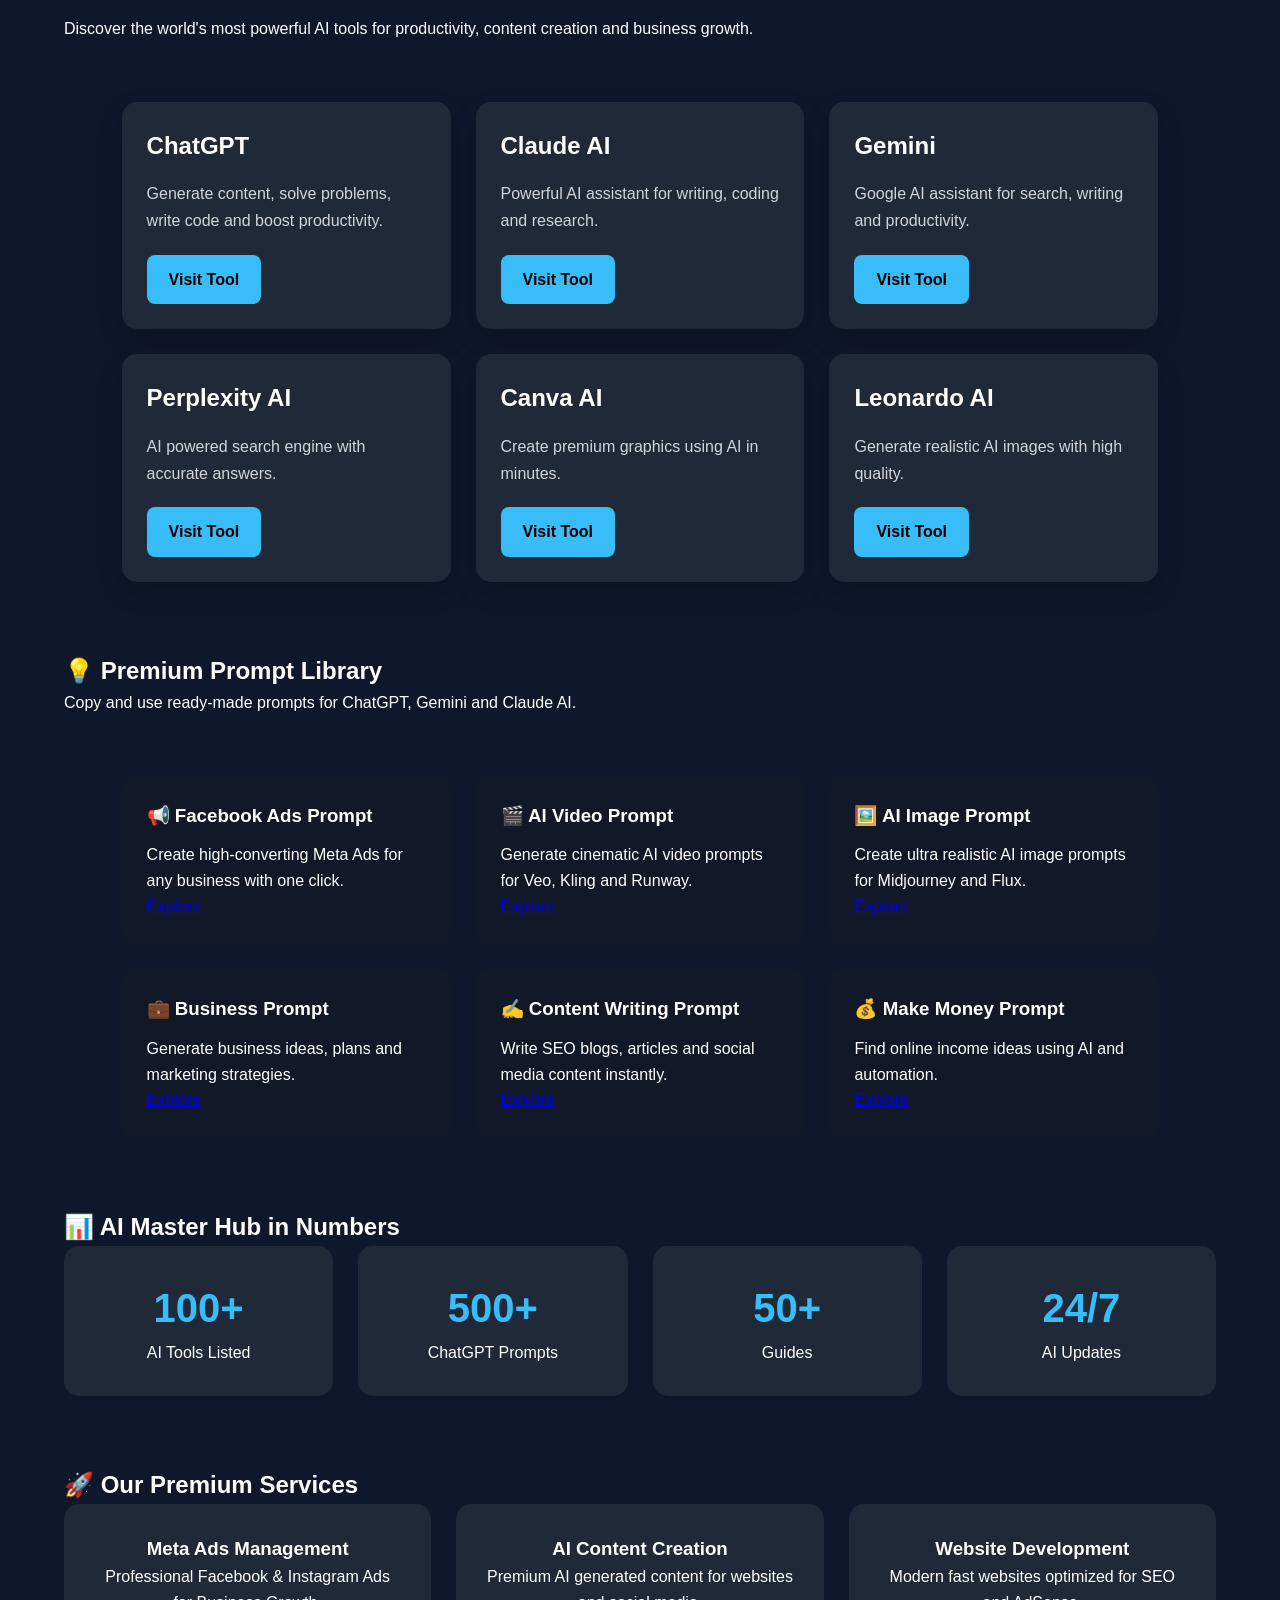
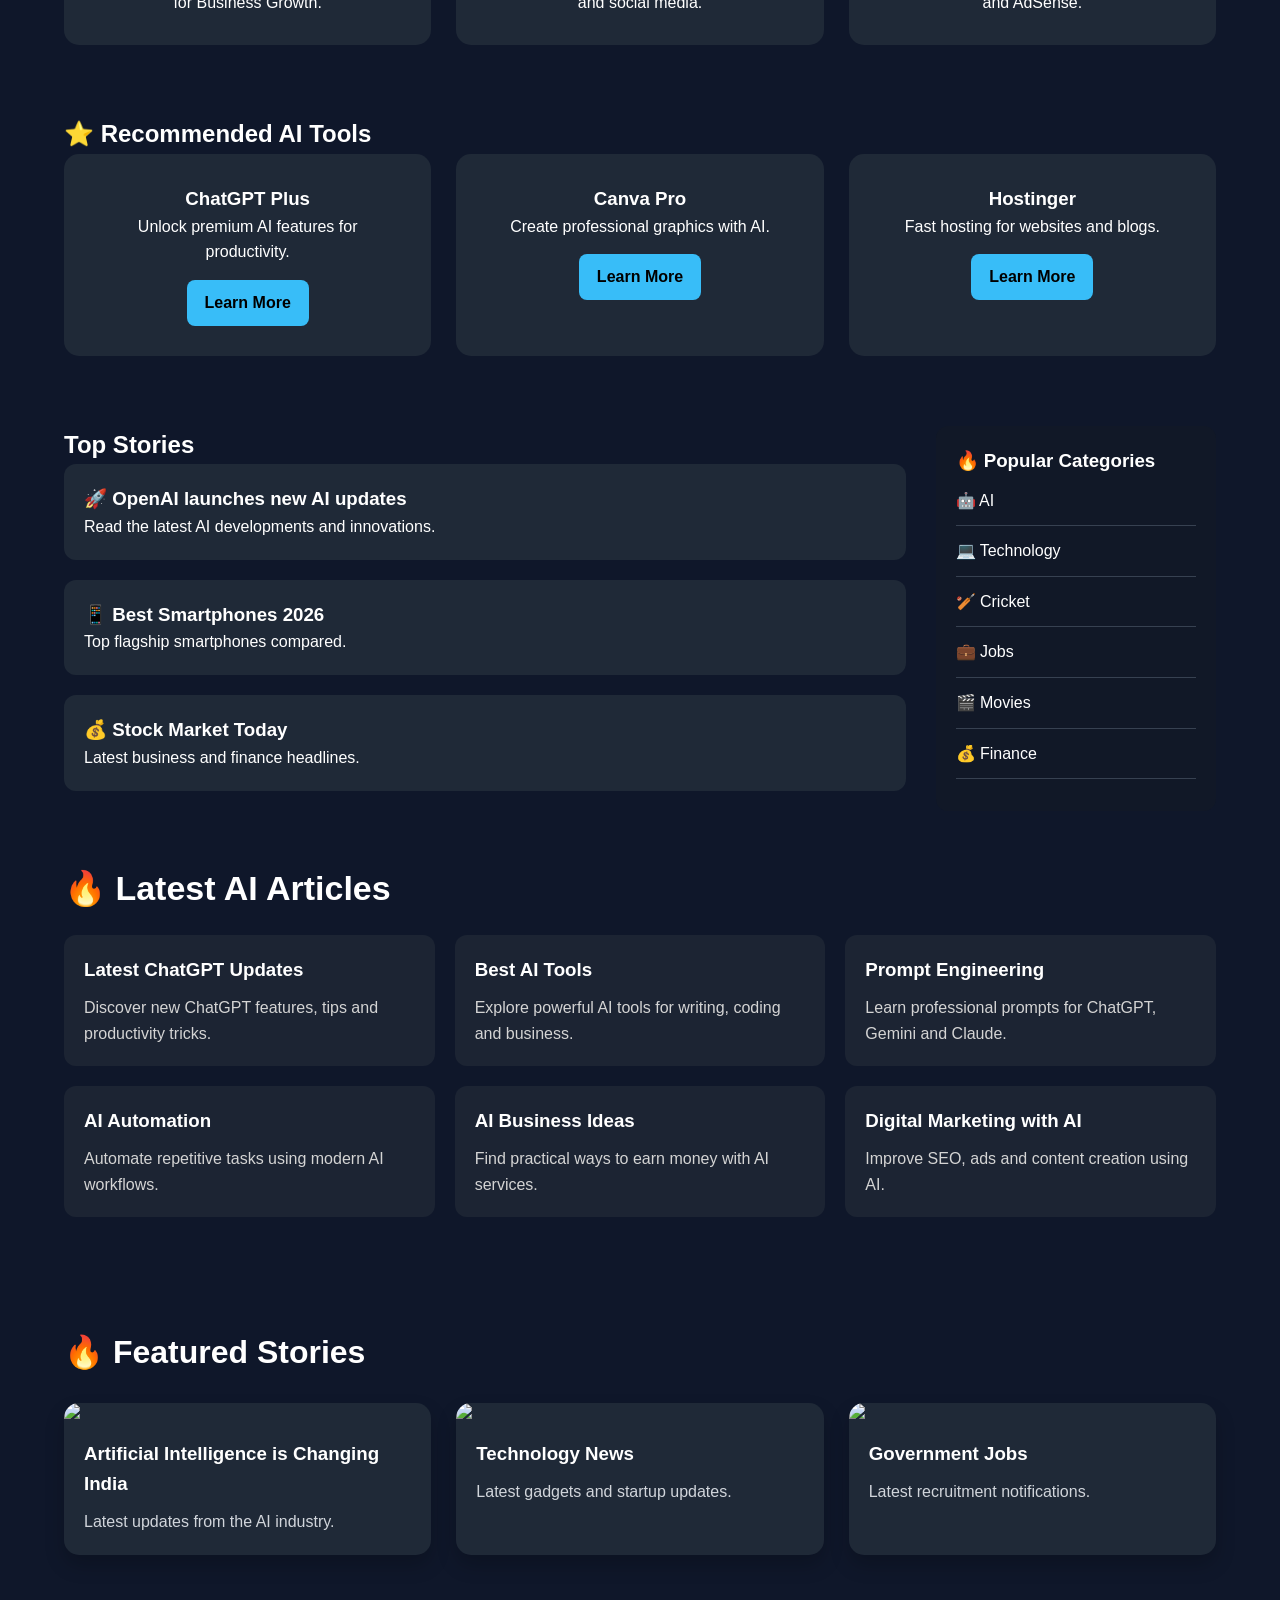
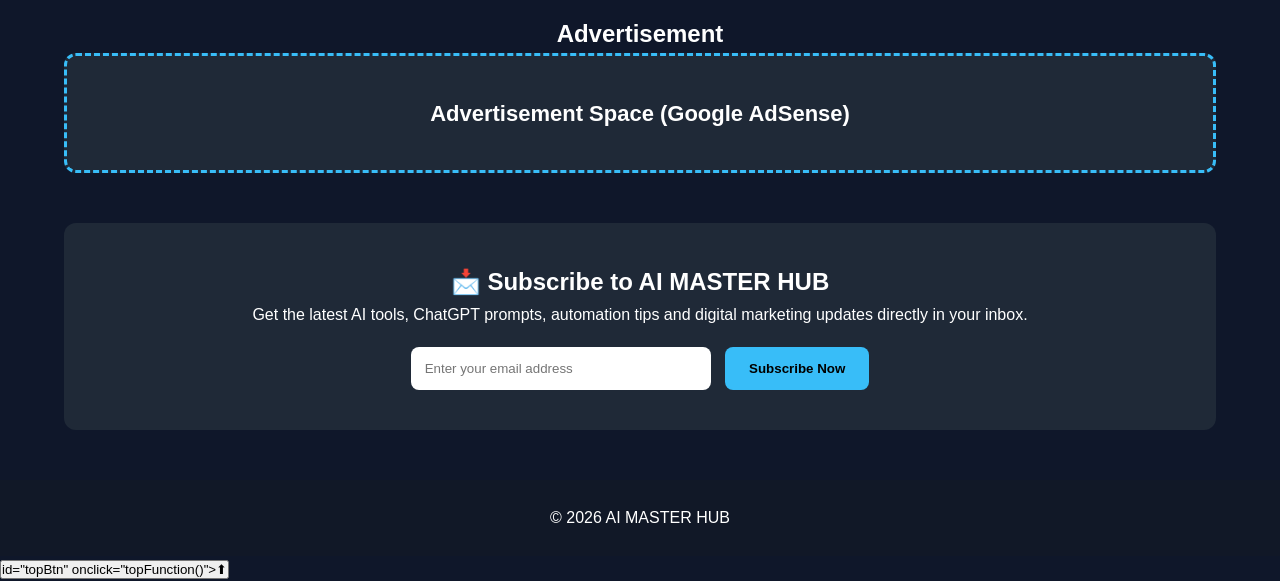
==== commit 2286b1cf: "Update index.html" ====
--- a/index.html
+++ b/index.html
@@ -17,6 +17,8 @@
 <meta name="robots" content="index, follow">
 
 <meta name="theme-color" content="#0f172a">
+
+<meta name="google-site-verification" content="xJdQ_Wpmj2UeN99b0IM7HDYYdL-EBxyHuLNETM-7ga4" />
    
 <link rel="stylesheet" href="style.css">
    
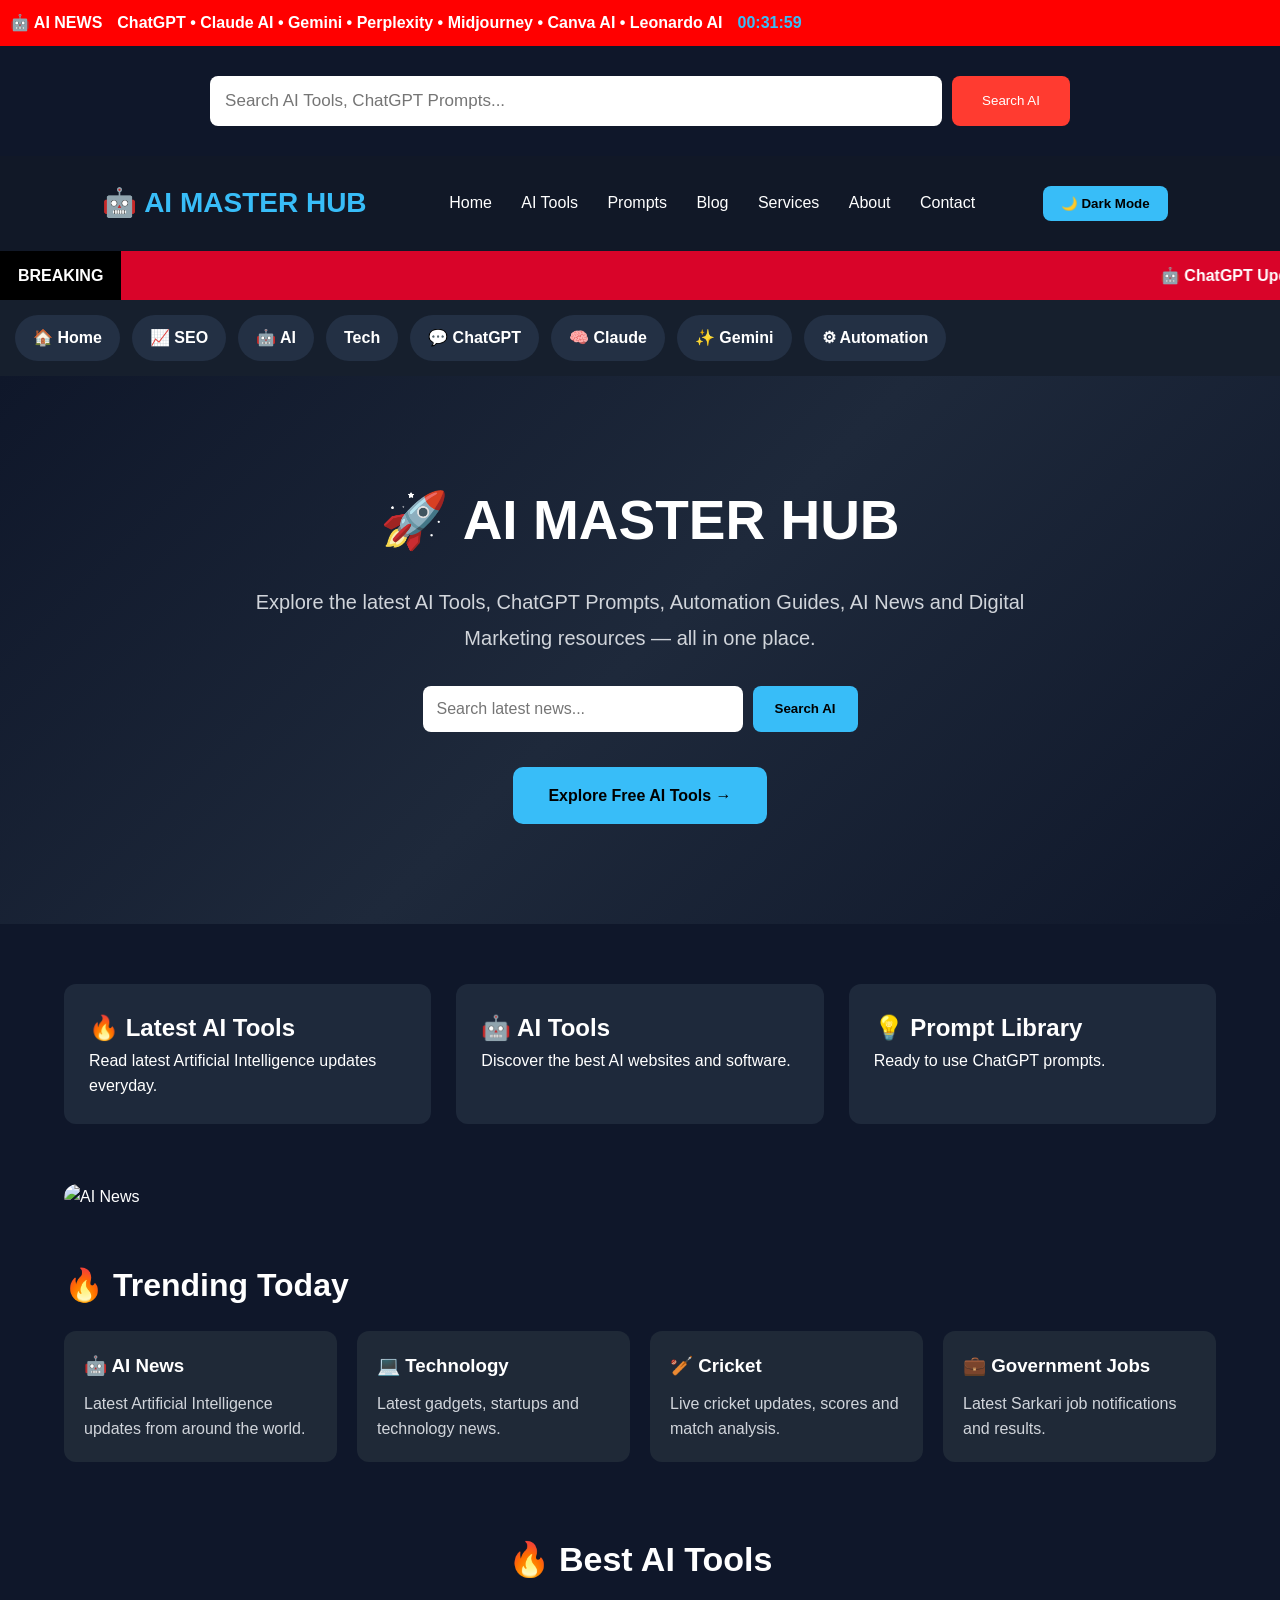
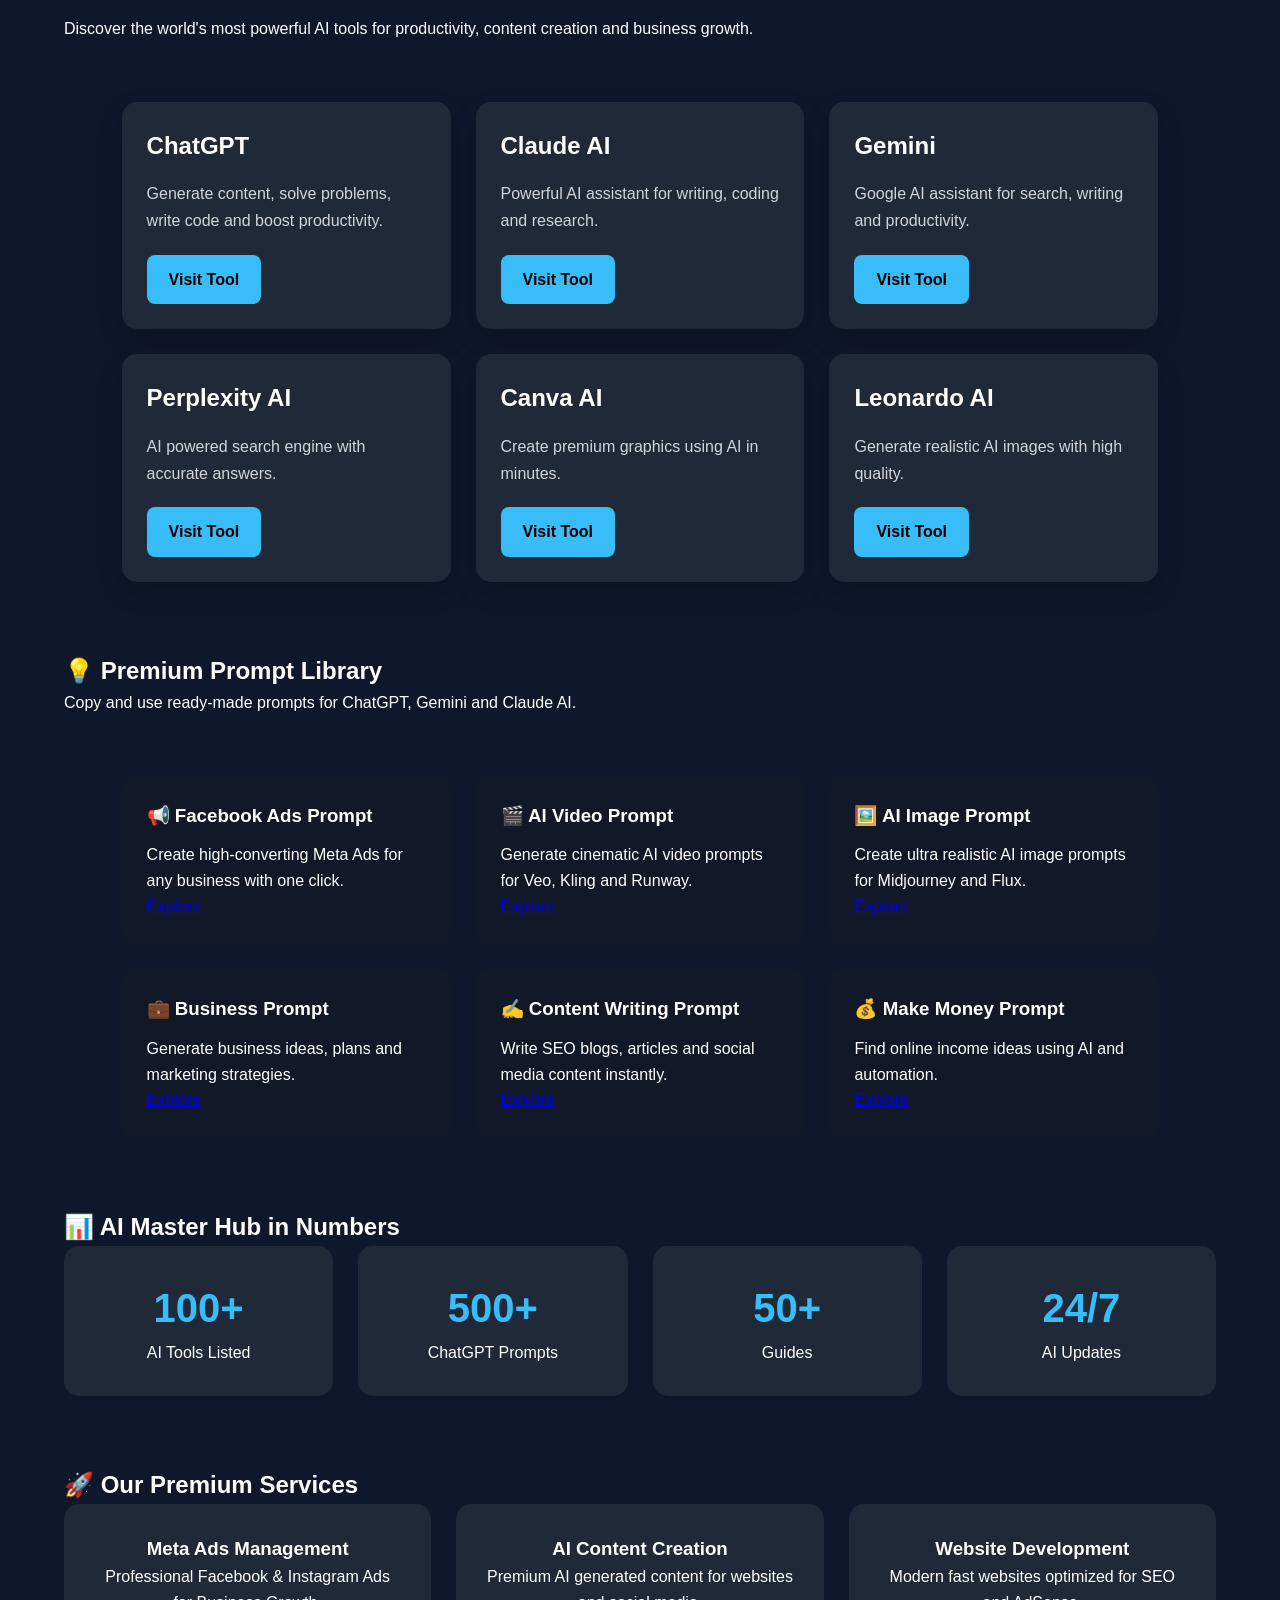
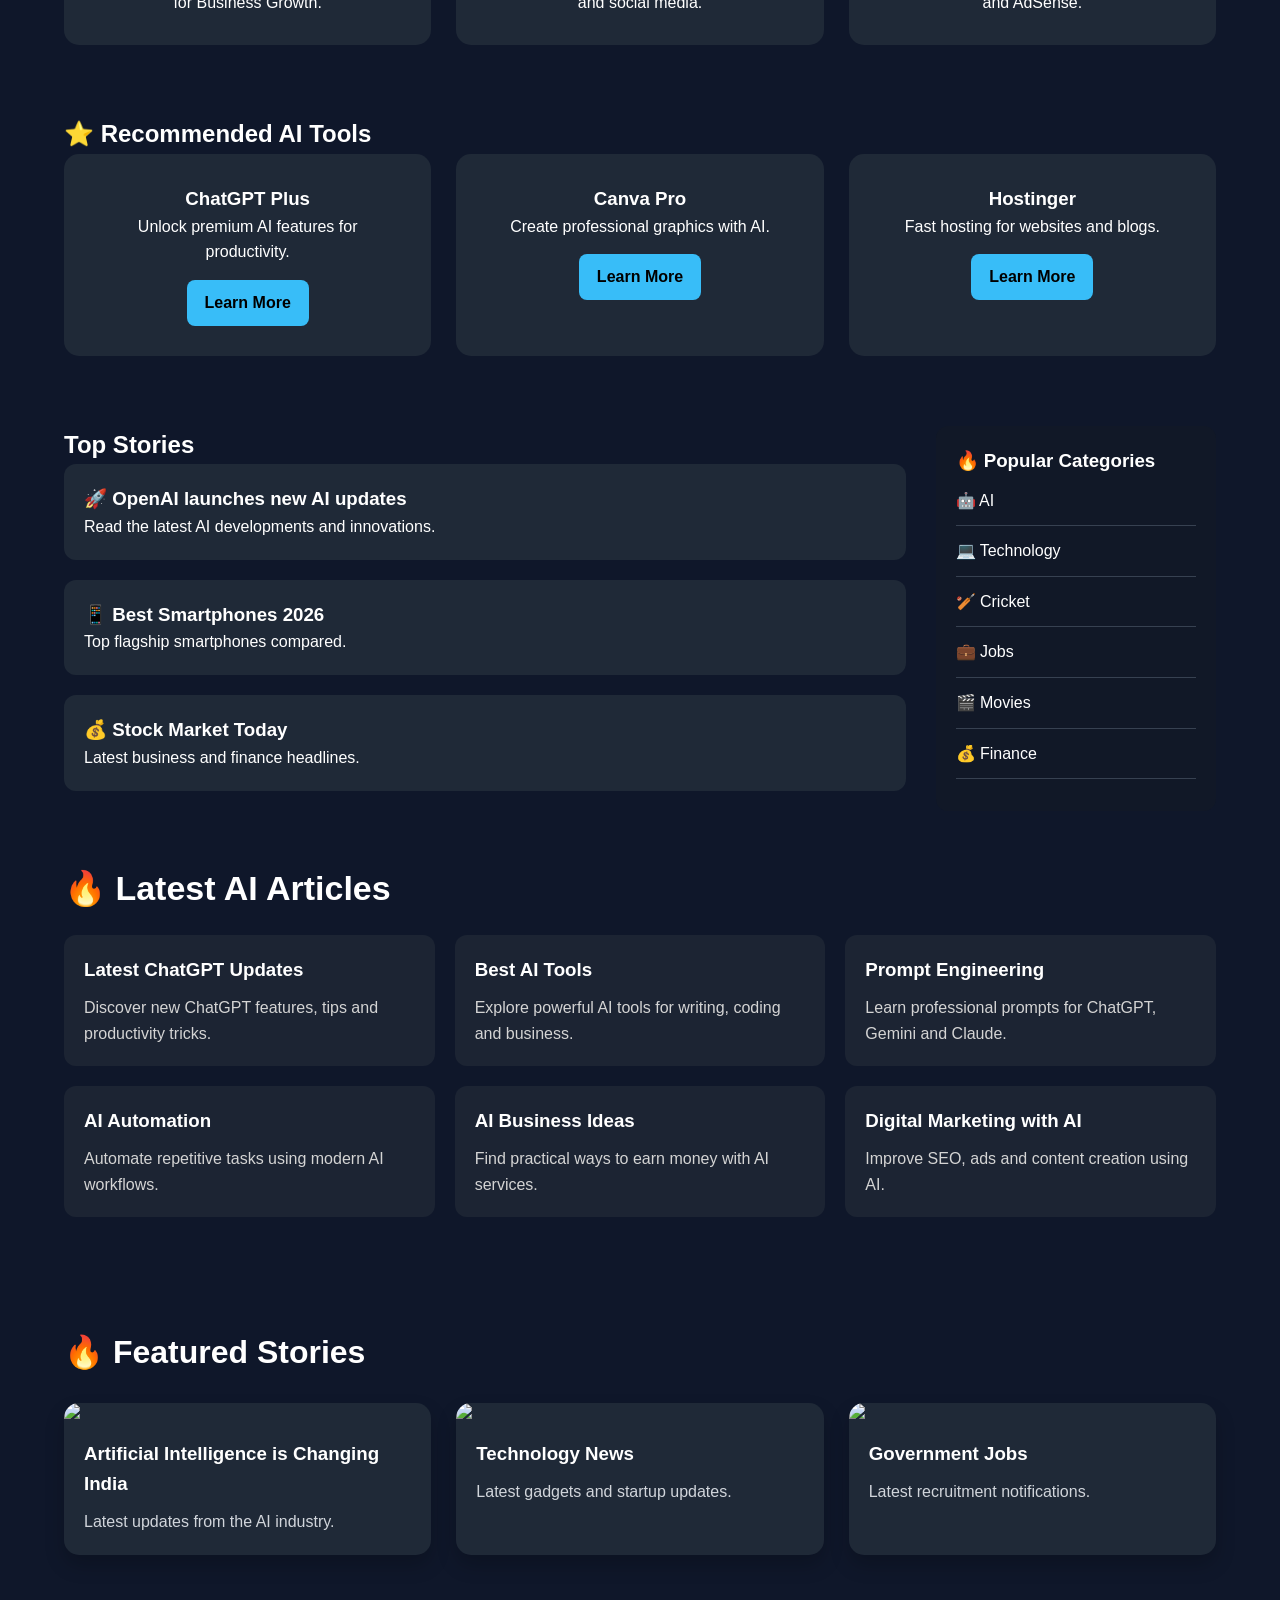
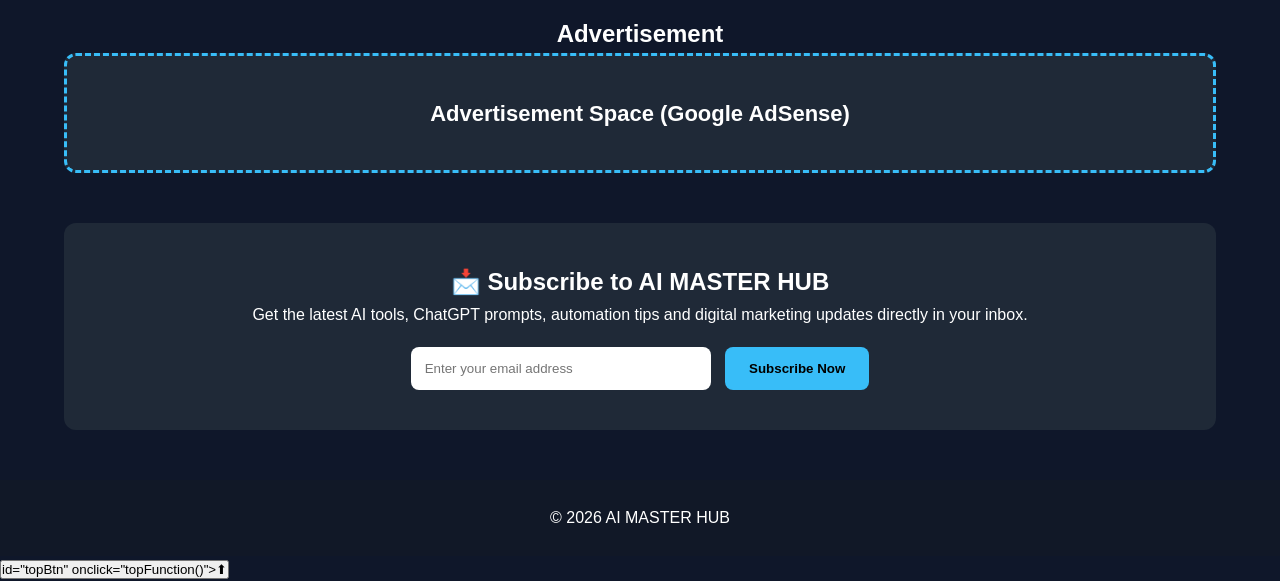
==== commit 297c1fc0: "Update index.html" ====
--- a/index.html
+++ b/index.html
@@ -6,6 +6,8 @@
 
 <meta name="viewport" content="width=device-width, initial-scale=1.0">
 
+<meta name="google-site-verification" content="XXXXXXXXXXXXXXXXXXXXXXXX" />
+
 <title>AI MASTER HUB | AI Tools, ChatGPT Prompts & Automation</title>
 
 <meta name="description" content="AI MASTER HUB - Discover the best AI tools, ChatGPT prompts, AI news, technology guides and digital marketing resources.">
@@ -18,8 +20,6 @@
 
 <meta name="theme-color" content="#0f172a">
 
-<meta name="google-site-verification" content="xJdQ_Wpmj2UeN99b0IM7HDYYdL-EBxyHuLNETM-7ga4" />
-   
 <link rel="stylesheet" href="style.css">
    
 <link rel="icon" href="favicon.ico">
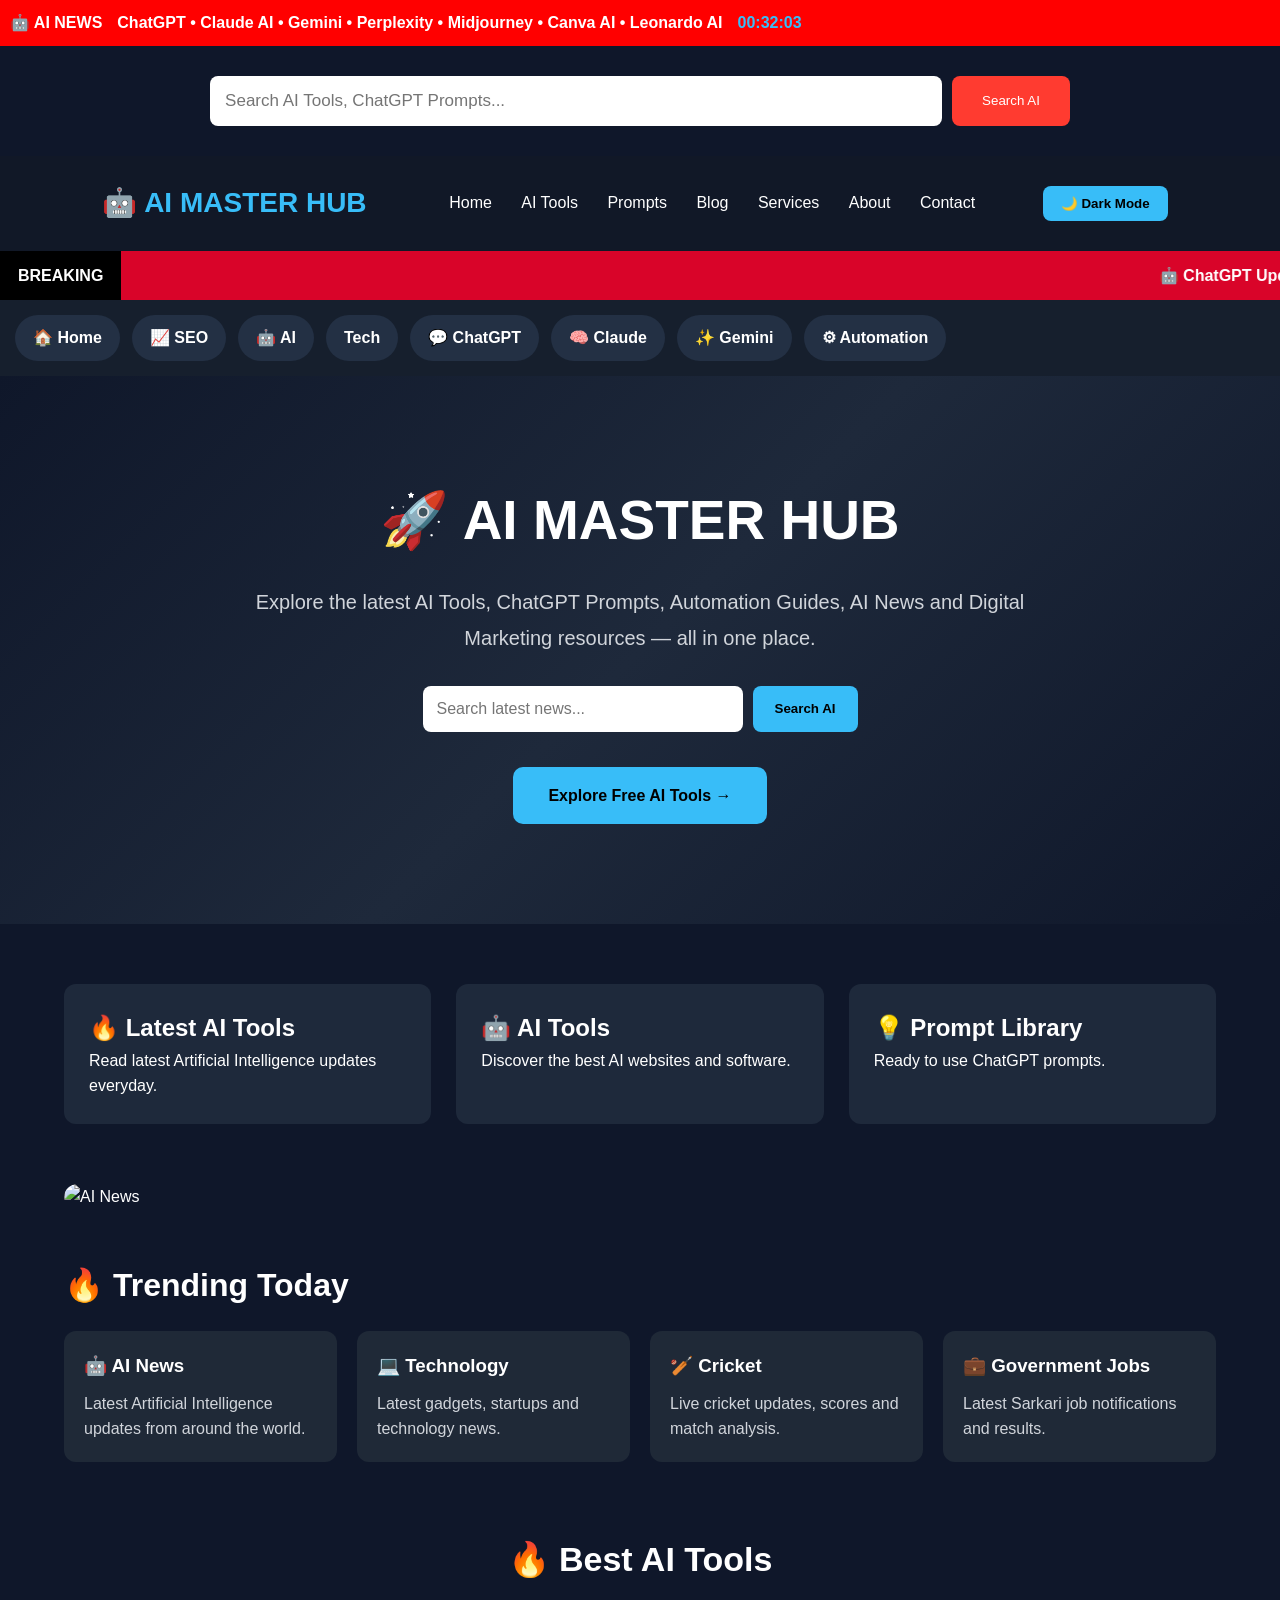
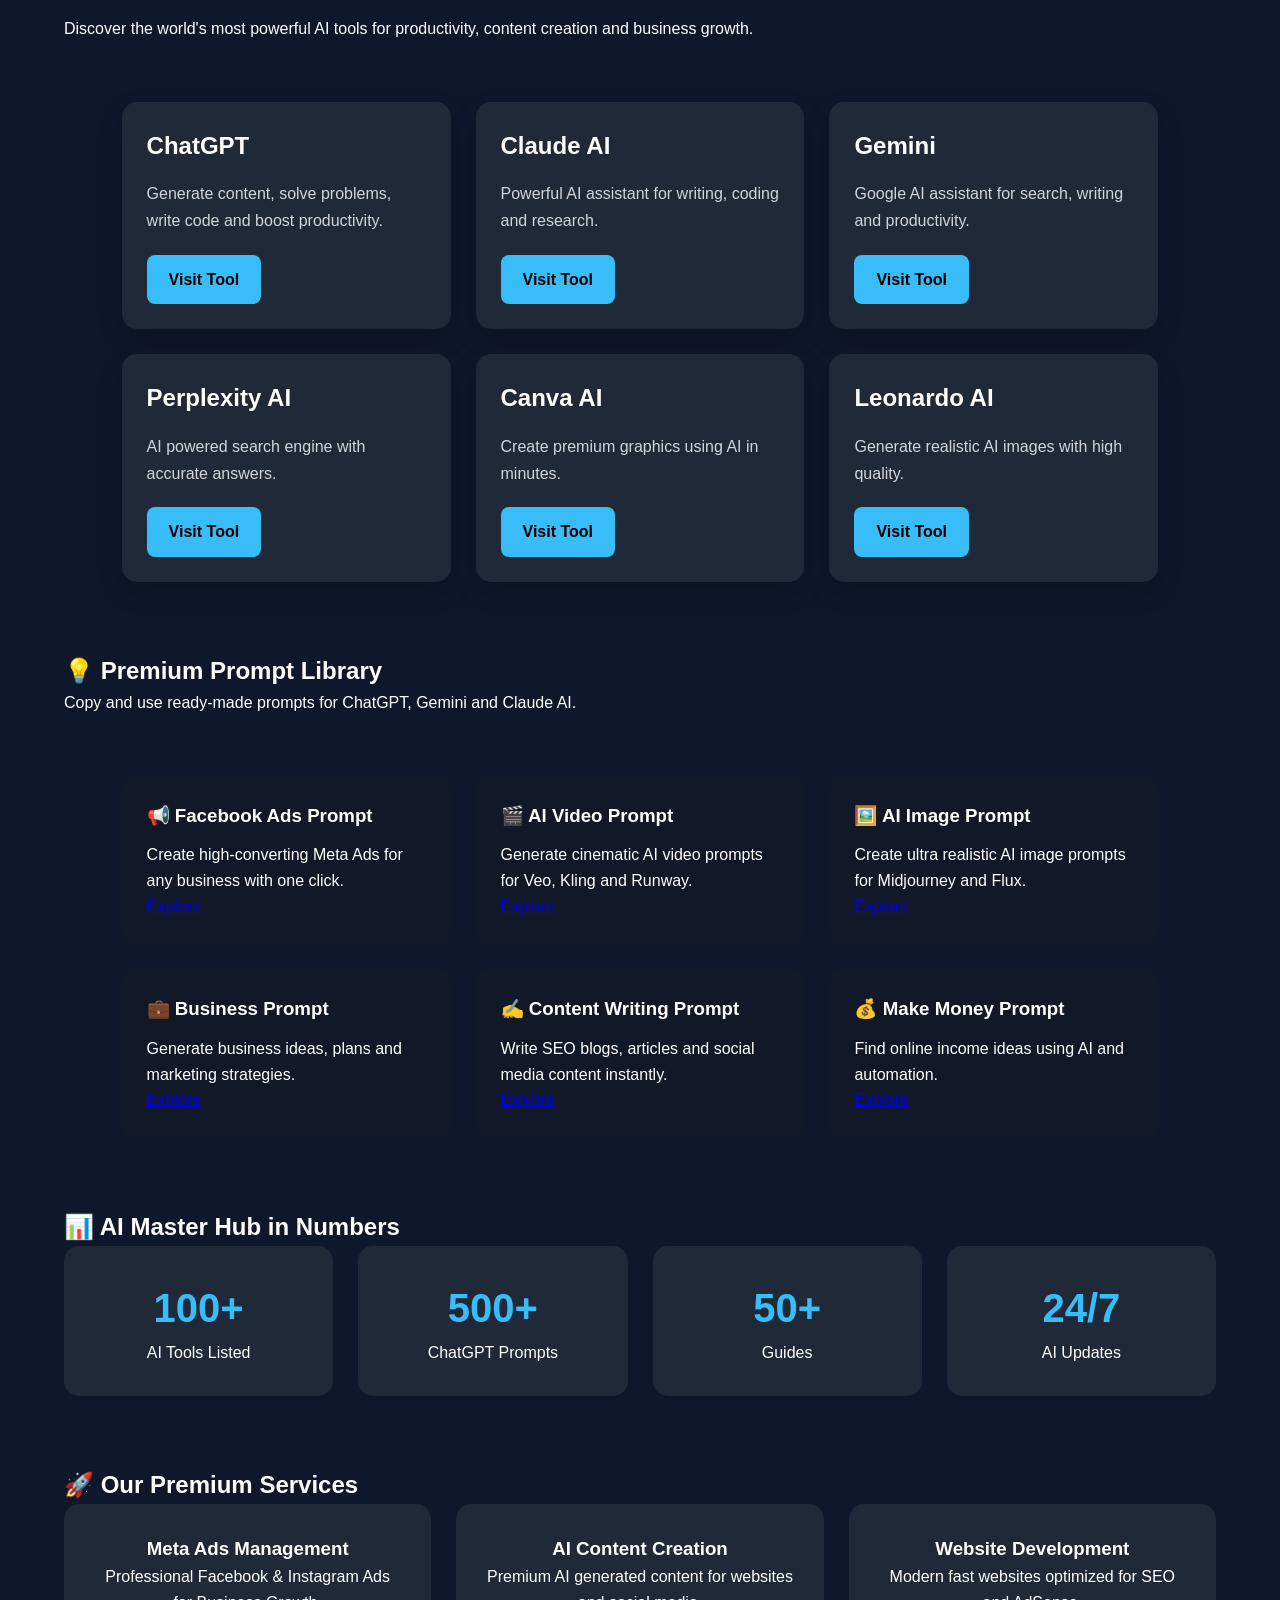
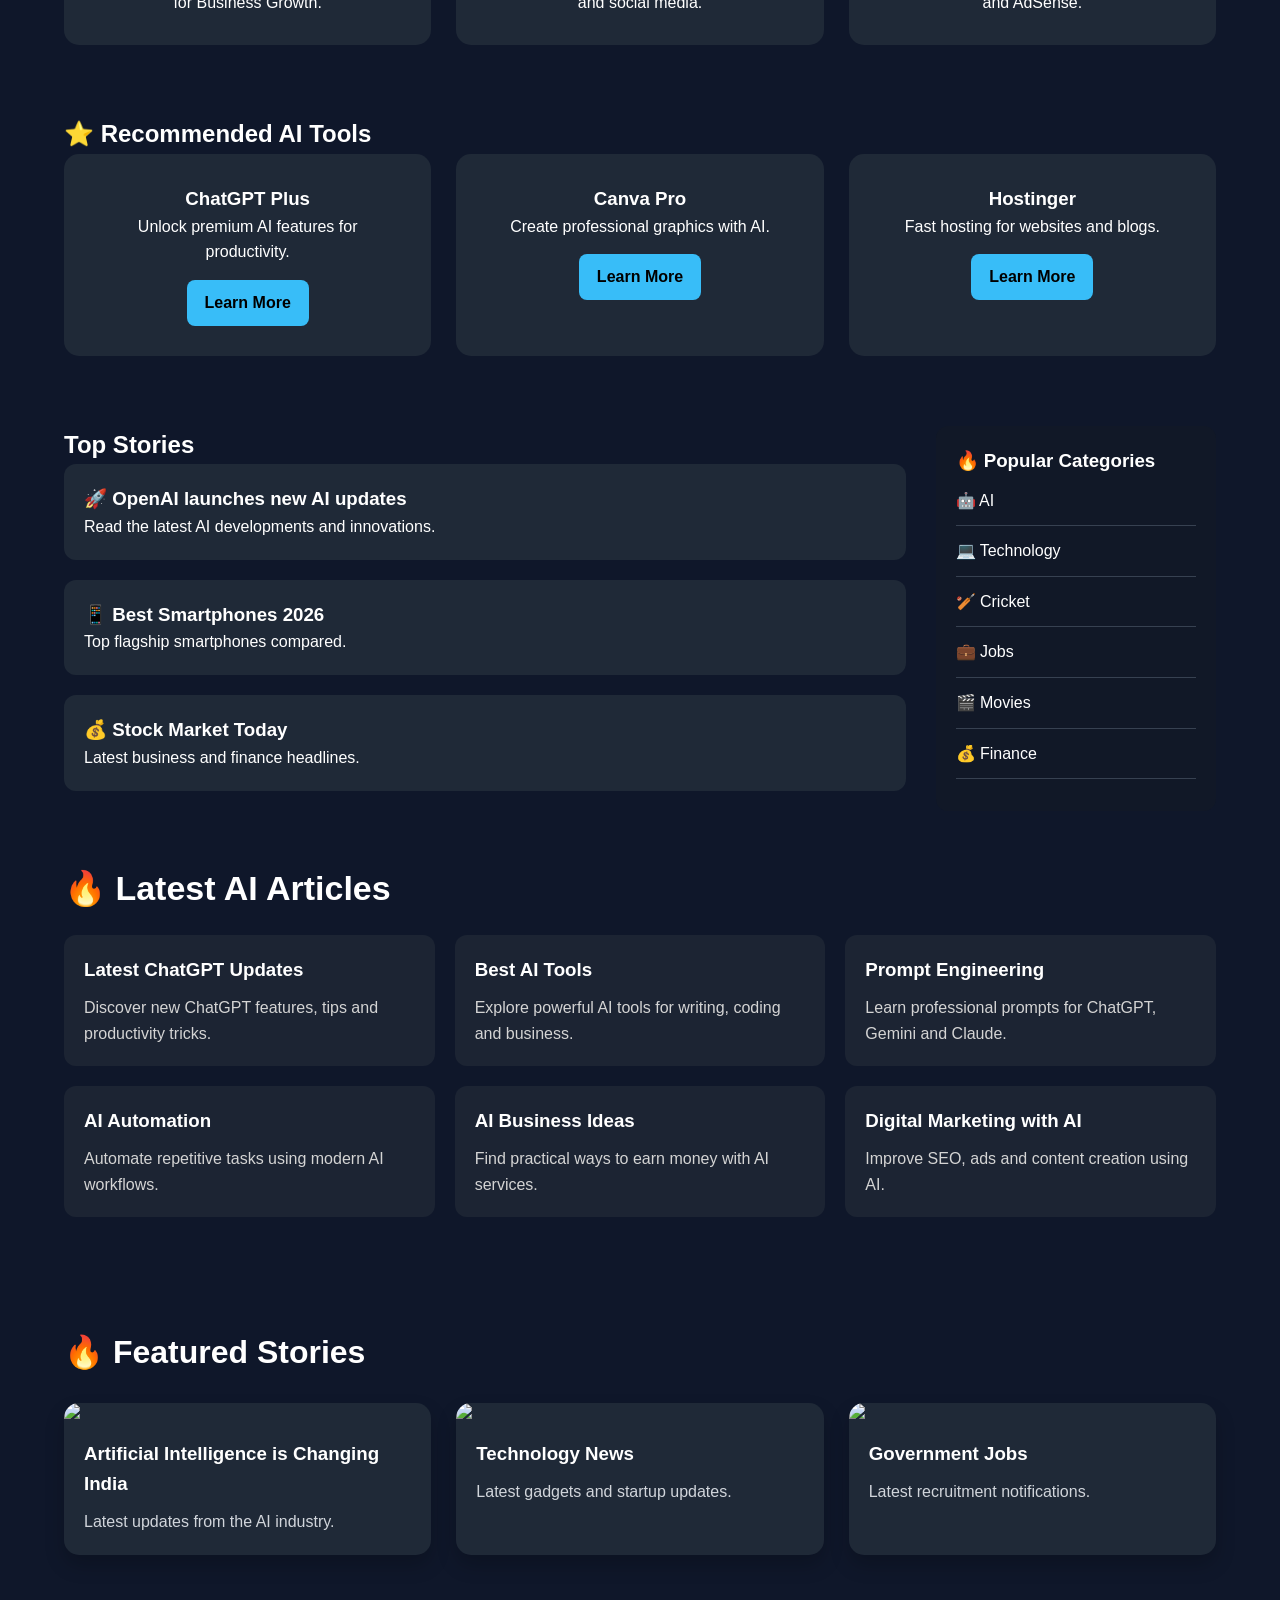
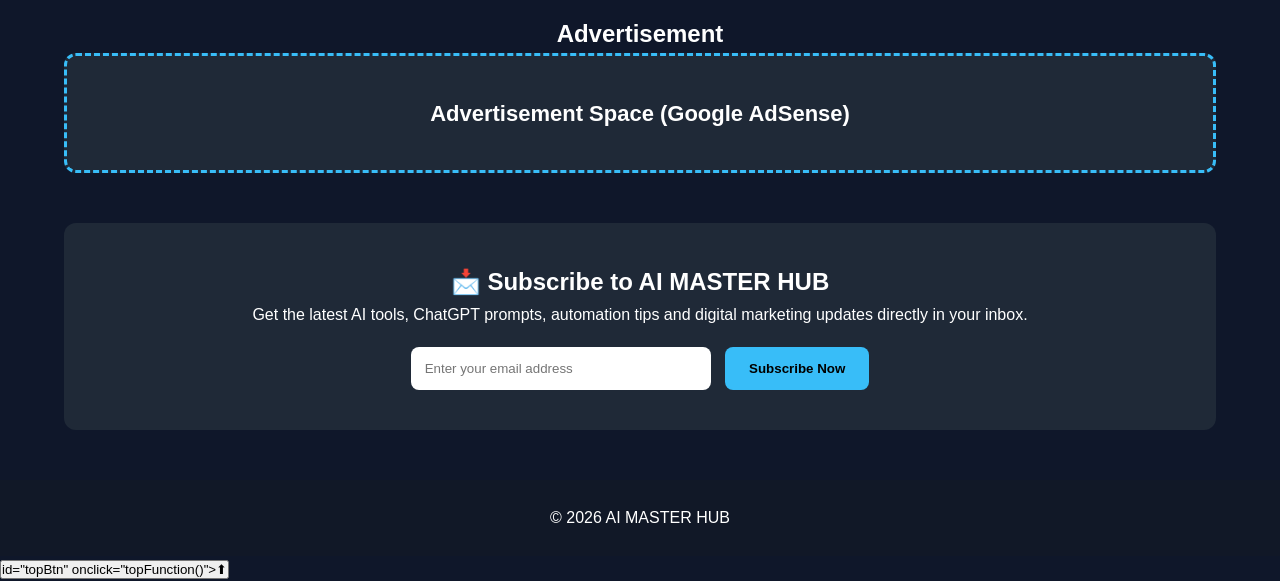
==== commit d5f69fee: "Update index.html" ====
--- a/index.html
+++ b/index.html
@@ -6,7 +6,7 @@
 
 <meta name="viewport" content="width=device-width, initial-scale=1.0">
 
-<meta name="google-site-verification" content="XXXXXXXXXXXXXXXXXXXXXXXX" />
+<meta name="google-site-verification" content="xJdQ_Wpmj2UeN99b0IM7HDYYdL-EBxyHuLNETM-7ga4" />
 
 <title>AI MASTER HUB | AI Tools, ChatGPT Prompts & Automation</title>
 
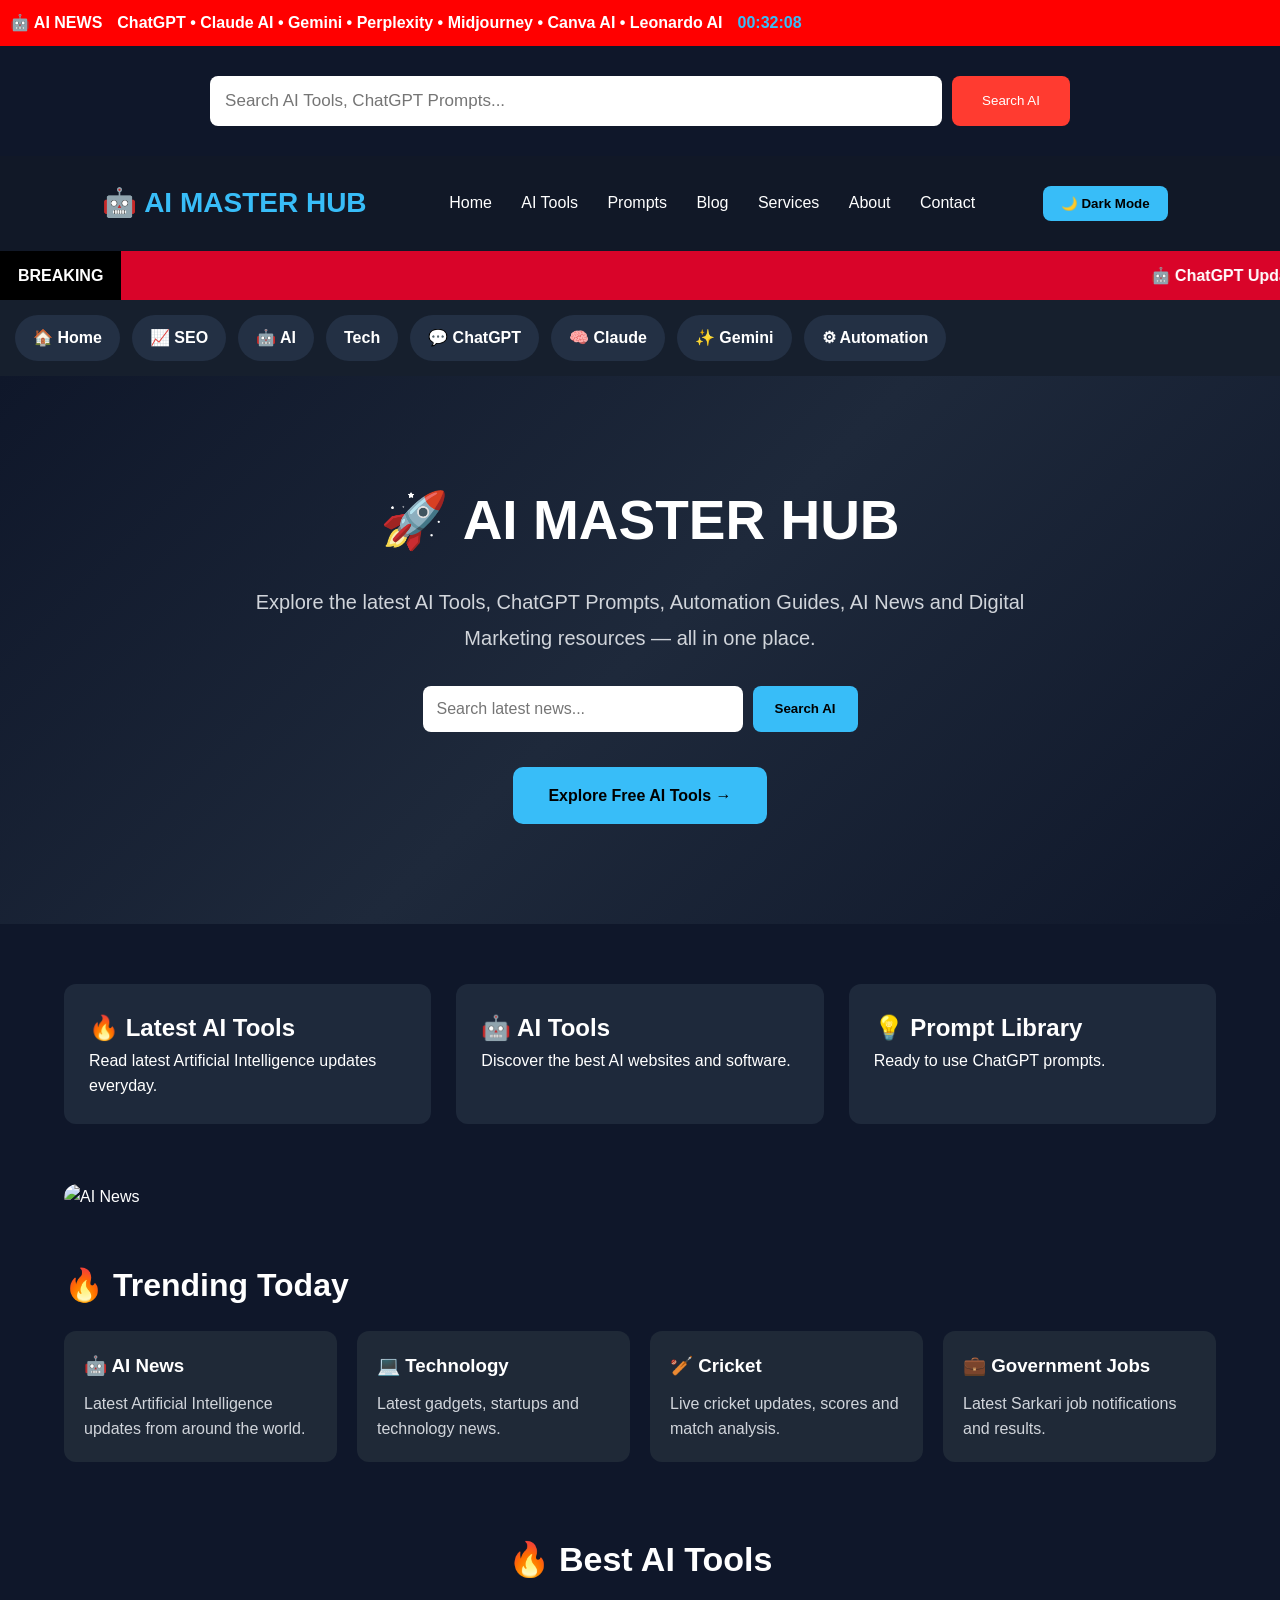
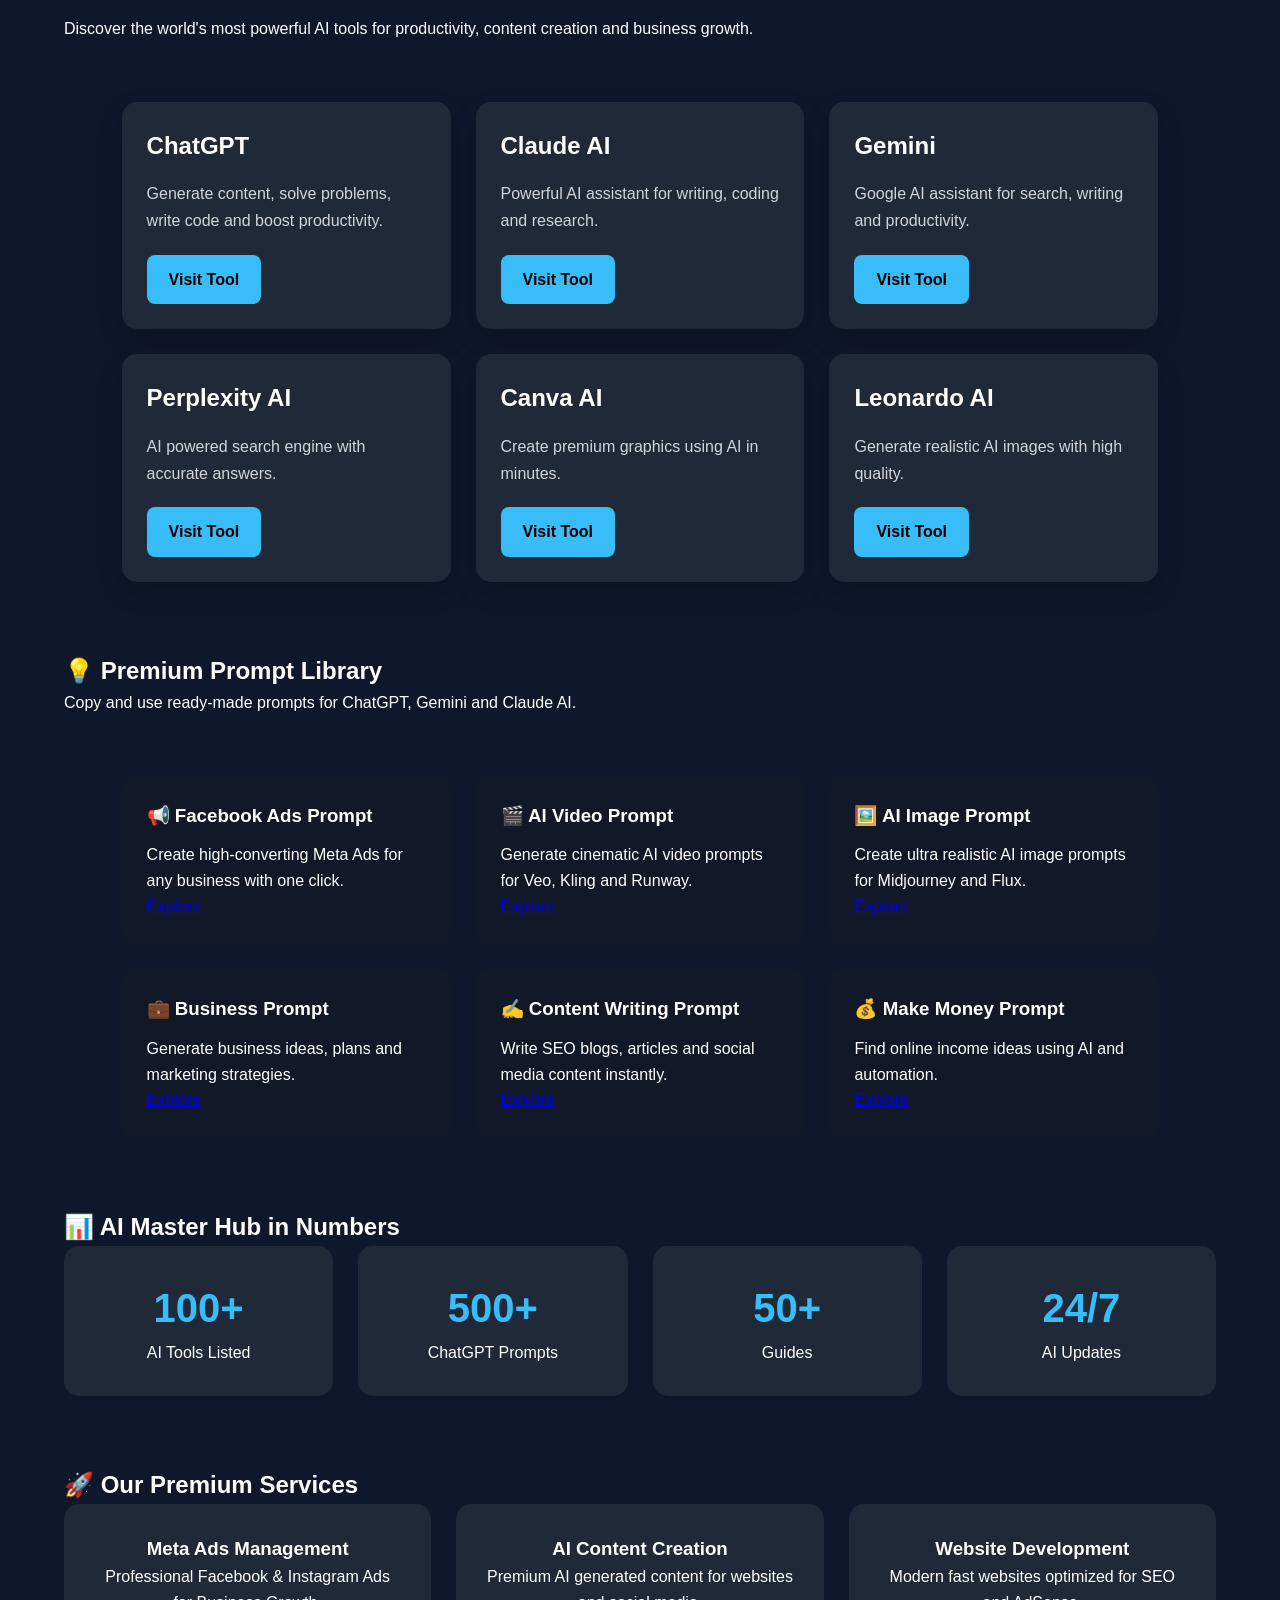
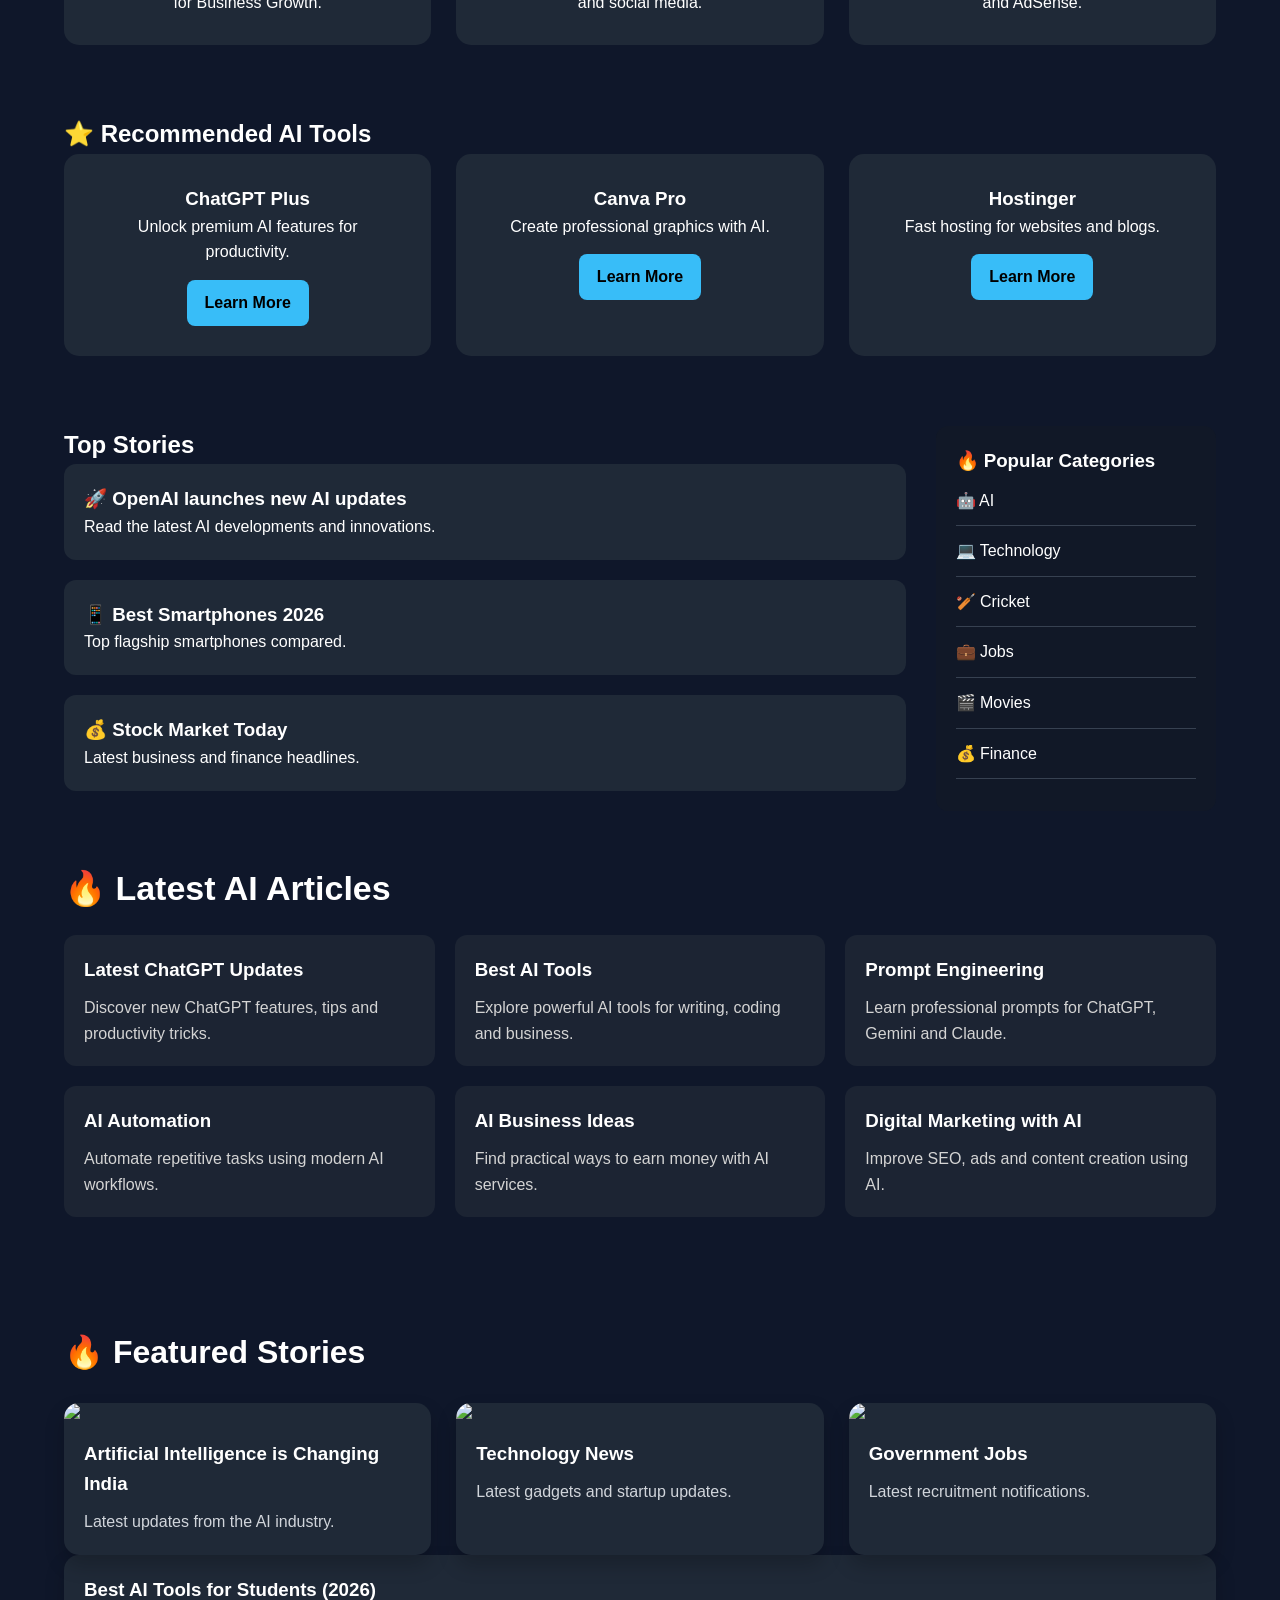
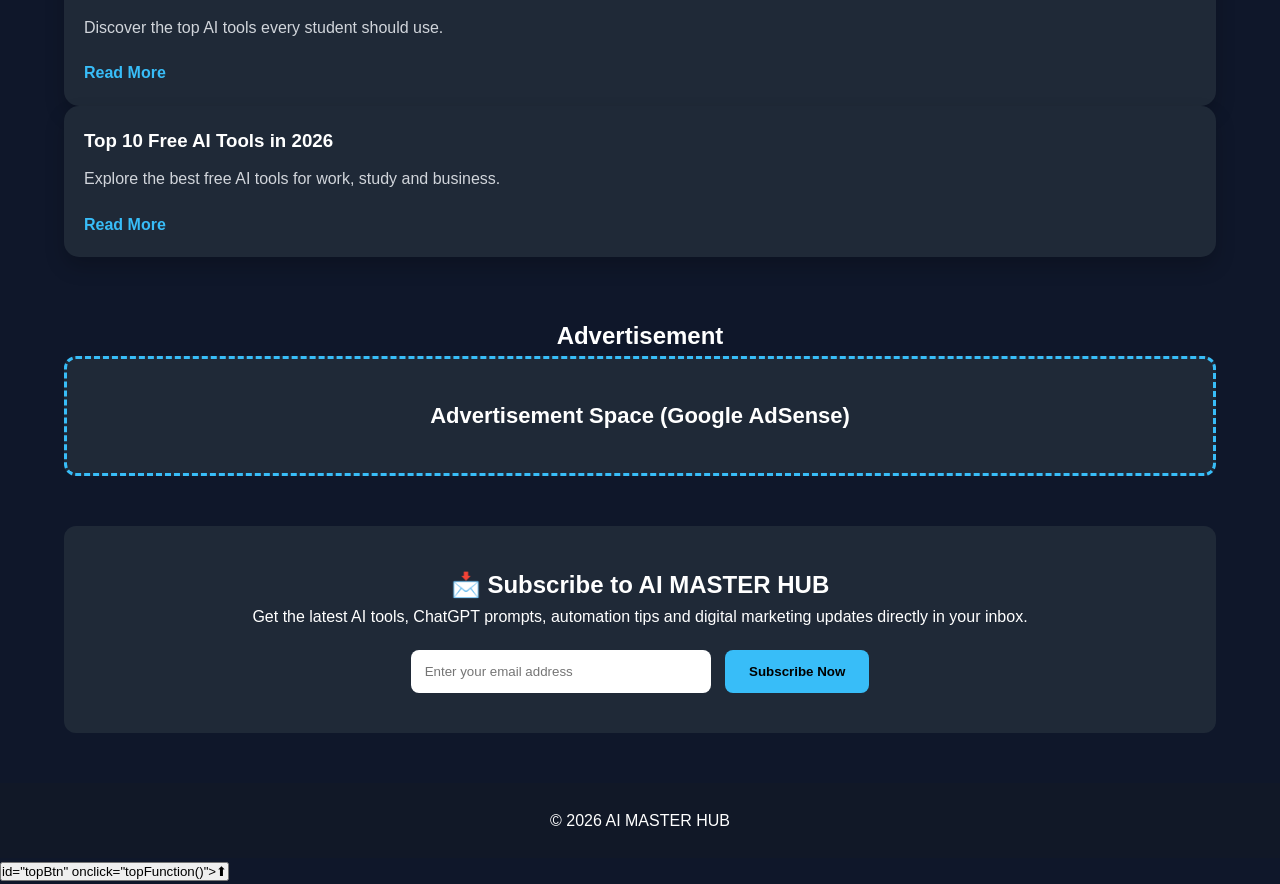
==== commit 6a225d70: "Update index.html" ====
--- a/index.html
+++ b/index.html
@@ -498,6 +498,18 @@
 
 </div>
 
+<div class="featured-card">
+<h3>Best AI Tools for Students (2026)</h3>
+<p>Discover the top AI tools every student should use.</p>
+<a href="best-ai-tools-for-students-2026.html">Read More</a>
+</div>
+
+<div class="featured-card">
+<h3>Top 10 Free AI Tools in 2026</h3>
+<p>Explore the best free AI tools for work, study and business.</p>
+<a href="top-10-free-ai-tools-2026.html">Read More</a>
+</div>
+
 </section>
 
 <section class="ad-banner">
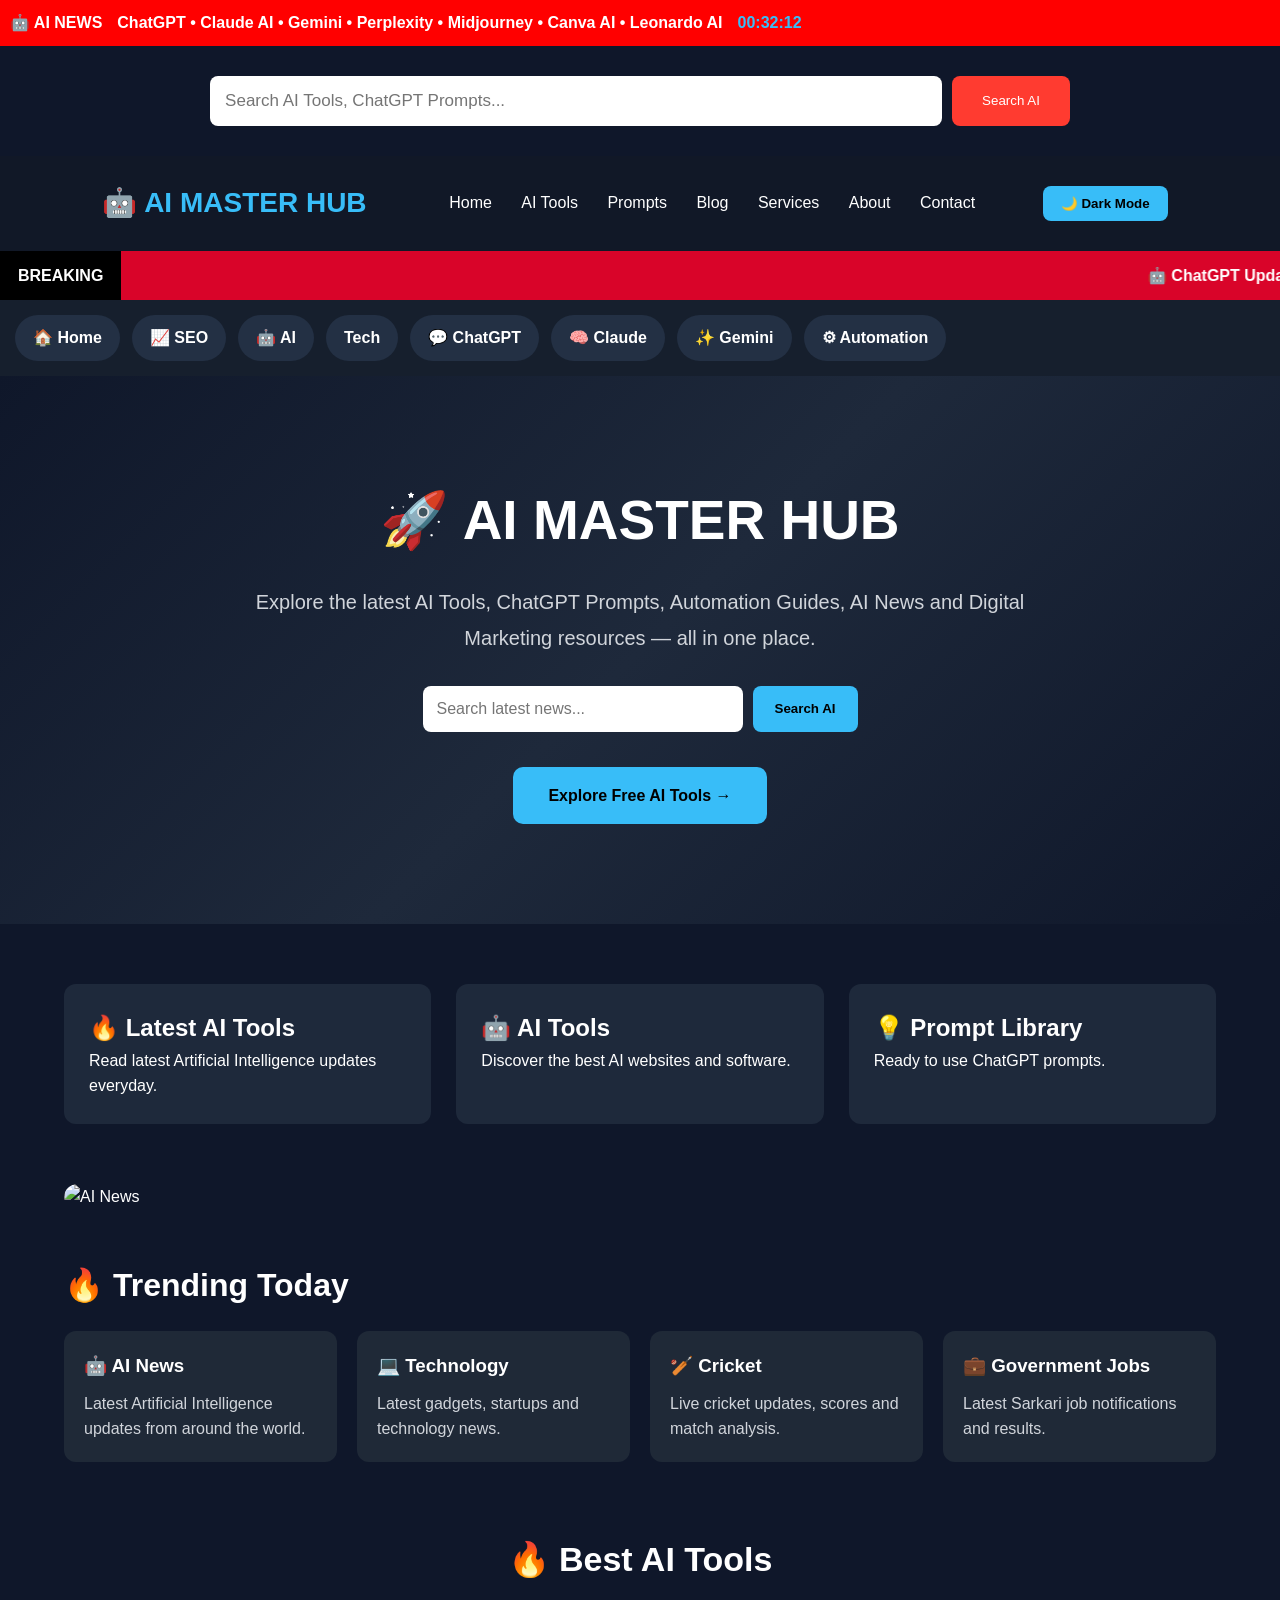
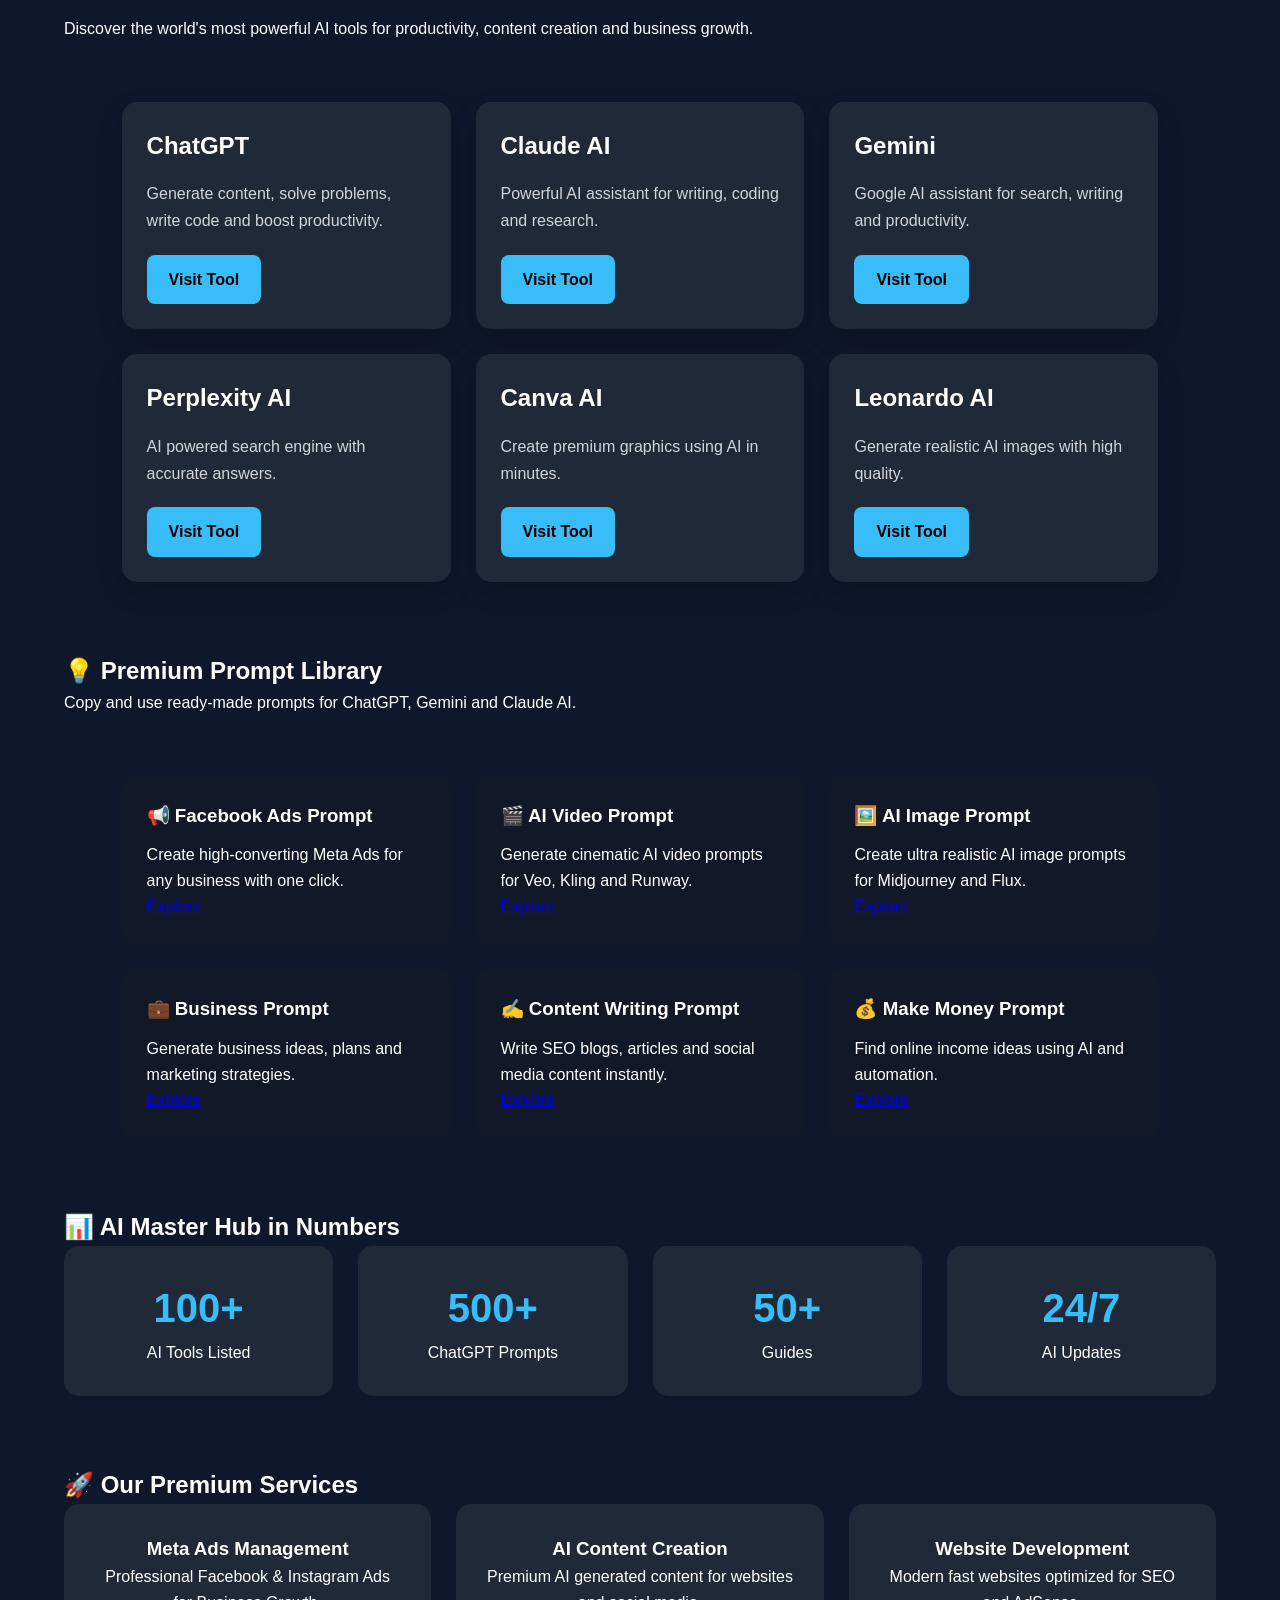
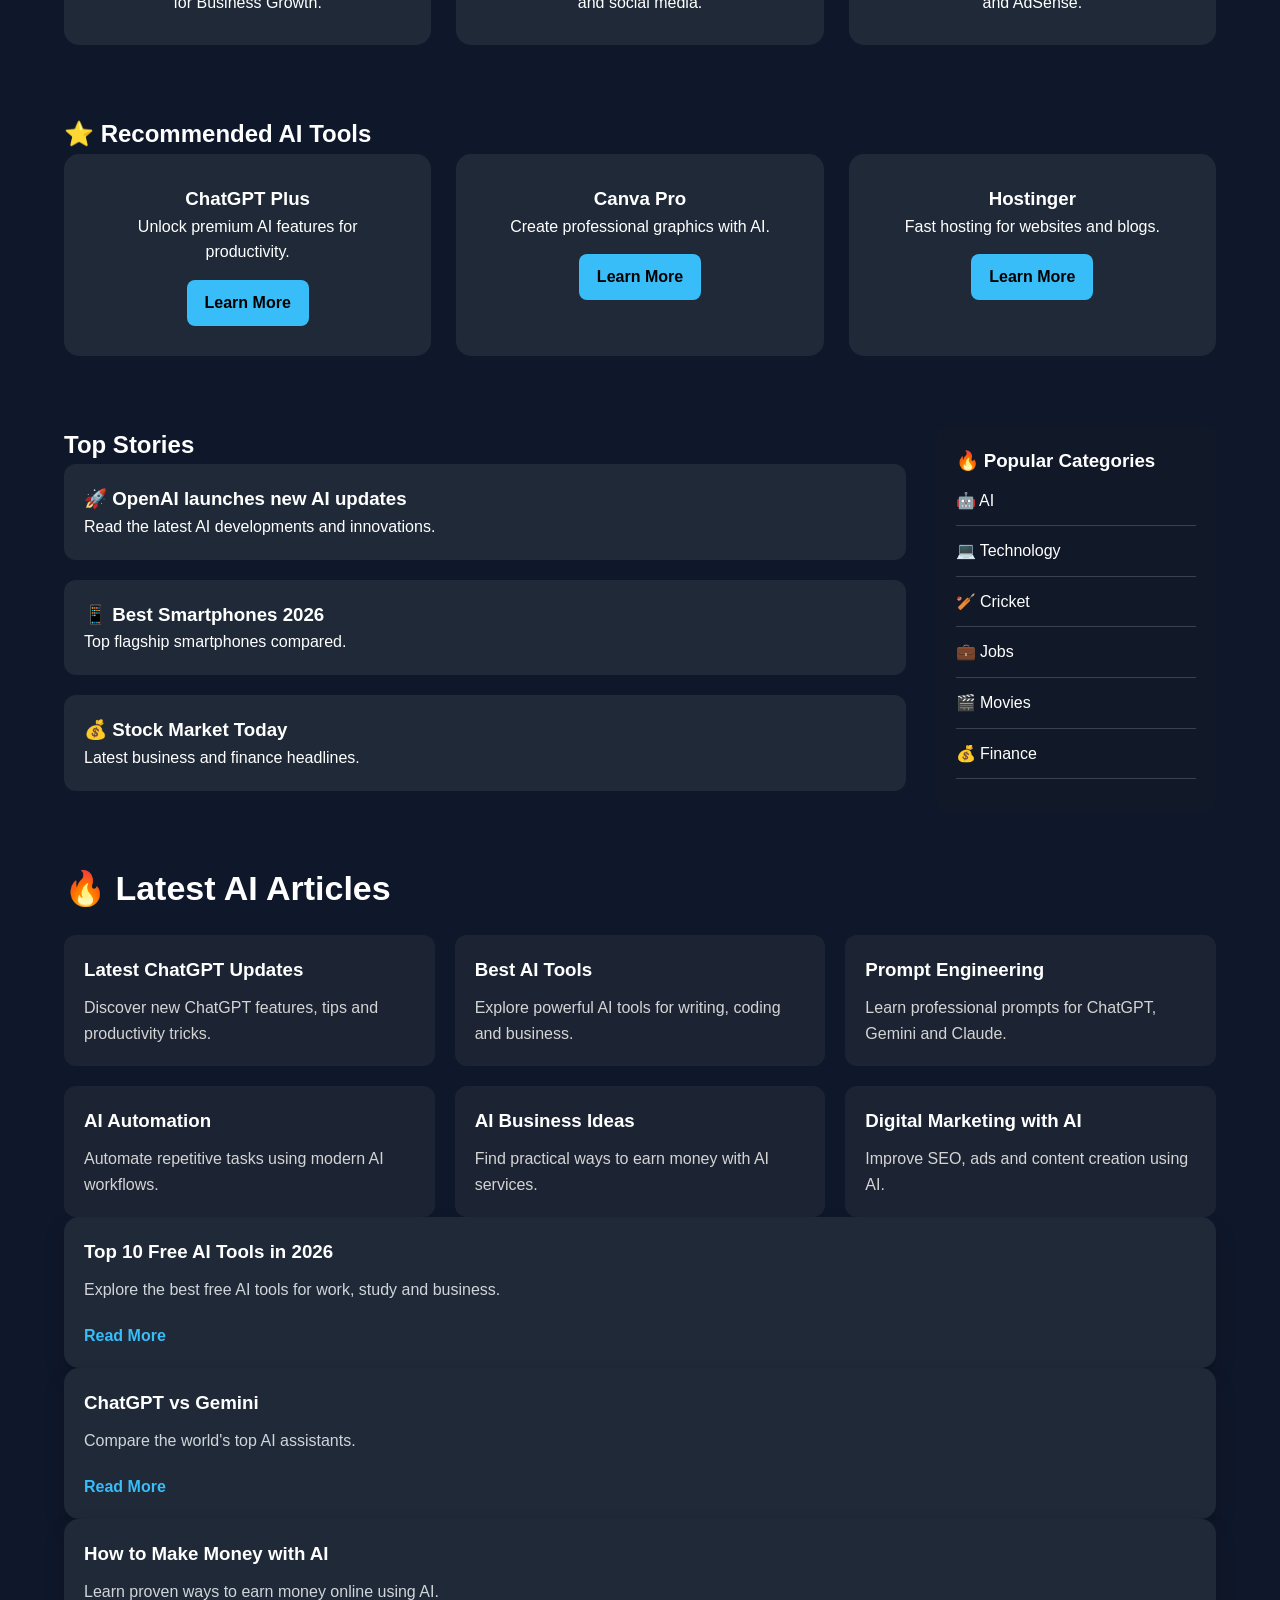
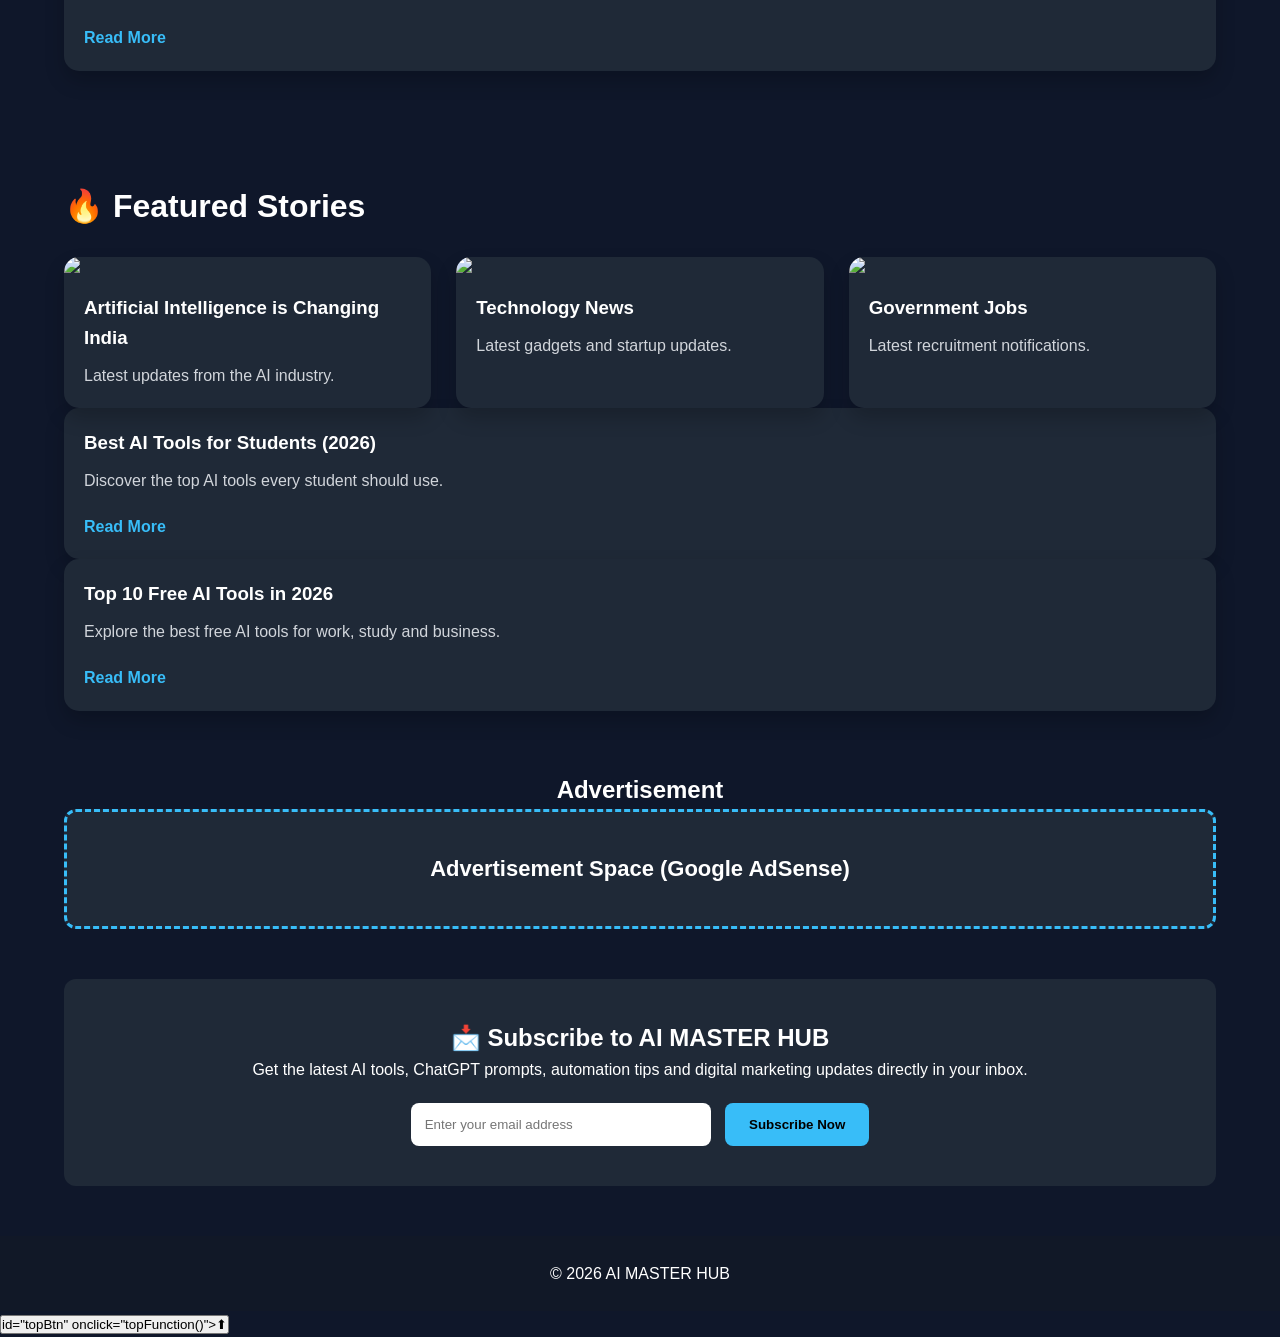
==== commit 458e492d: "Update index.html" ====
--- a/index.html
+++ b/index.html
@@ -465,6 +465,24 @@
 
 </div>
 
+<div class="featured-card">
+<h3>Top 10 Free AI Tools in 2026</h3>
+<p>Explore the best free AI tools for work, study and business.</p>
+<a href="top-10-free-ai-tools-2026.html">Read More</a>
+</div>
+
+<div class="featured-card">
+<h3>ChatGPT vs Gemini</h3>
+<p>Compare the world's top AI assistants.</p>
+<a href="chatgpt-vs-gemini.html">Read More</a>
+</div>
+
+<div class="featured-card">
+<h3>How to Make Money with AI</h3>
+<p>Learn proven ways to earn money online using AI.</p>
+<a href="how-to-make-money-with-ai.html">Read More</a>
+</div>
+
 </section>
 <div id="newsContainer">
 
